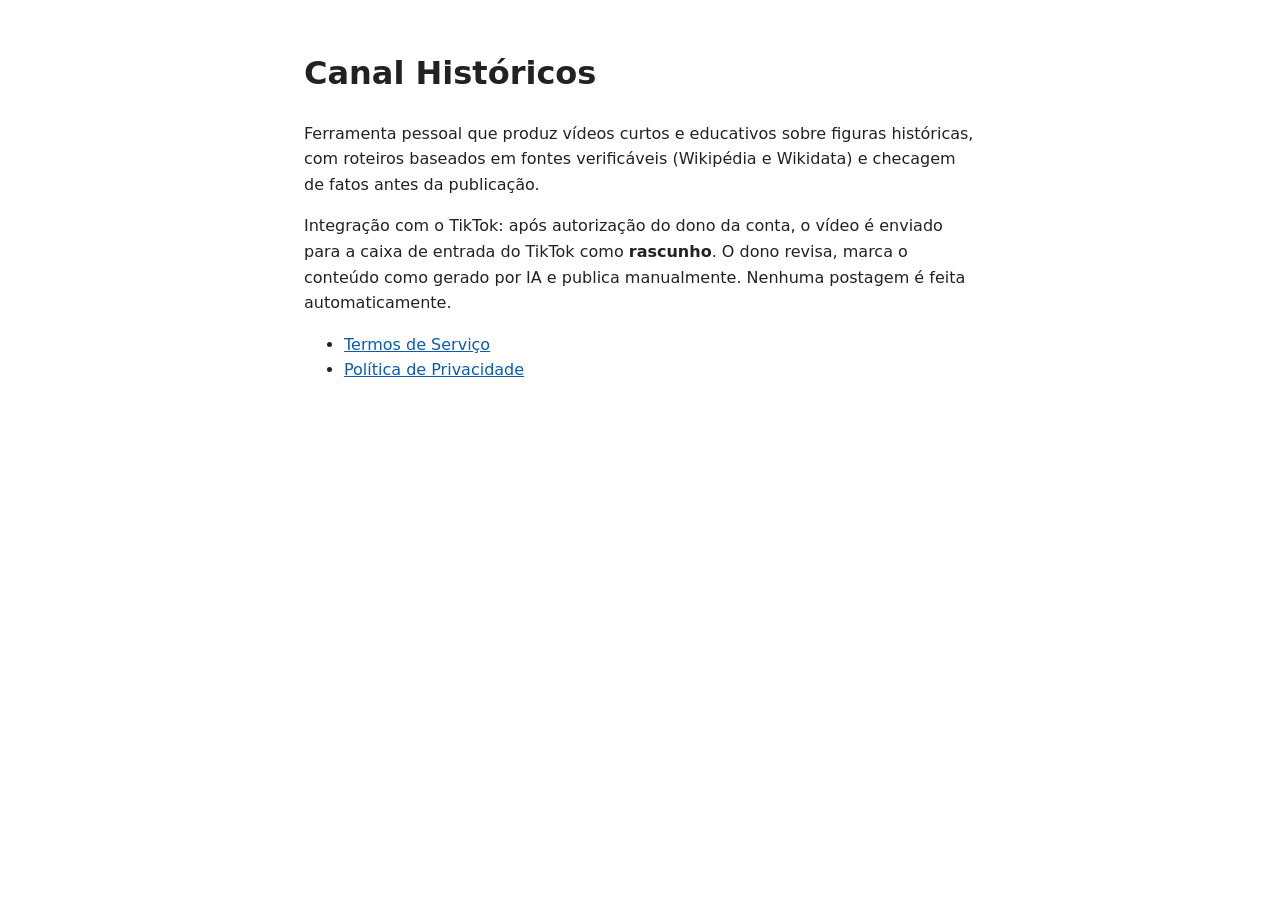
==== index.html @ f23412af "Verificacao de URL do TikTok: termos e privacidade viram diretorios Co-Authored-By: Claude Sonnet 5." ====
<!doctype html>
<html lang="pt-BR">
<head>
<meta charset="utf-8">
<meta name="viewport" content="width=device-width, initial-scale=1">
<title>Canal Históricos</title>
<style>
  body { font-family: system-ui, sans-serif; max-width: 42rem; margin: 3rem auto; padding: 0 1rem; line-height: 1.6; color: #222; }
  a { color: #0b5cad; }
</style>
</head>
<body>
<h1>Canal Históricos</h1>
<p>Ferramenta pessoal que produz vídeos curtos e educativos sobre figuras históricas, com roteiros baseados em fontes verificáveis (Wikipédia e Wikidata) e checagem de fatos antes da publicação.</p>
<p>Integração com o TikTok: após autorização do dono da conta, o vídeo é enviado para a caixa de entrada do TikTok como <strong>rascunho</strong>. O dono revisa, marca o conteúdo como gerado por IA e publica manualmente. Nenhuma postagem é feita automaticamente.</p>
<ul>
  <li><a href="termos.html/">Termos de Serviço</a></li>
  <li><a href="privacidade.html/">Política de Privacidade</a></li>
</ul>
</body>
</html>
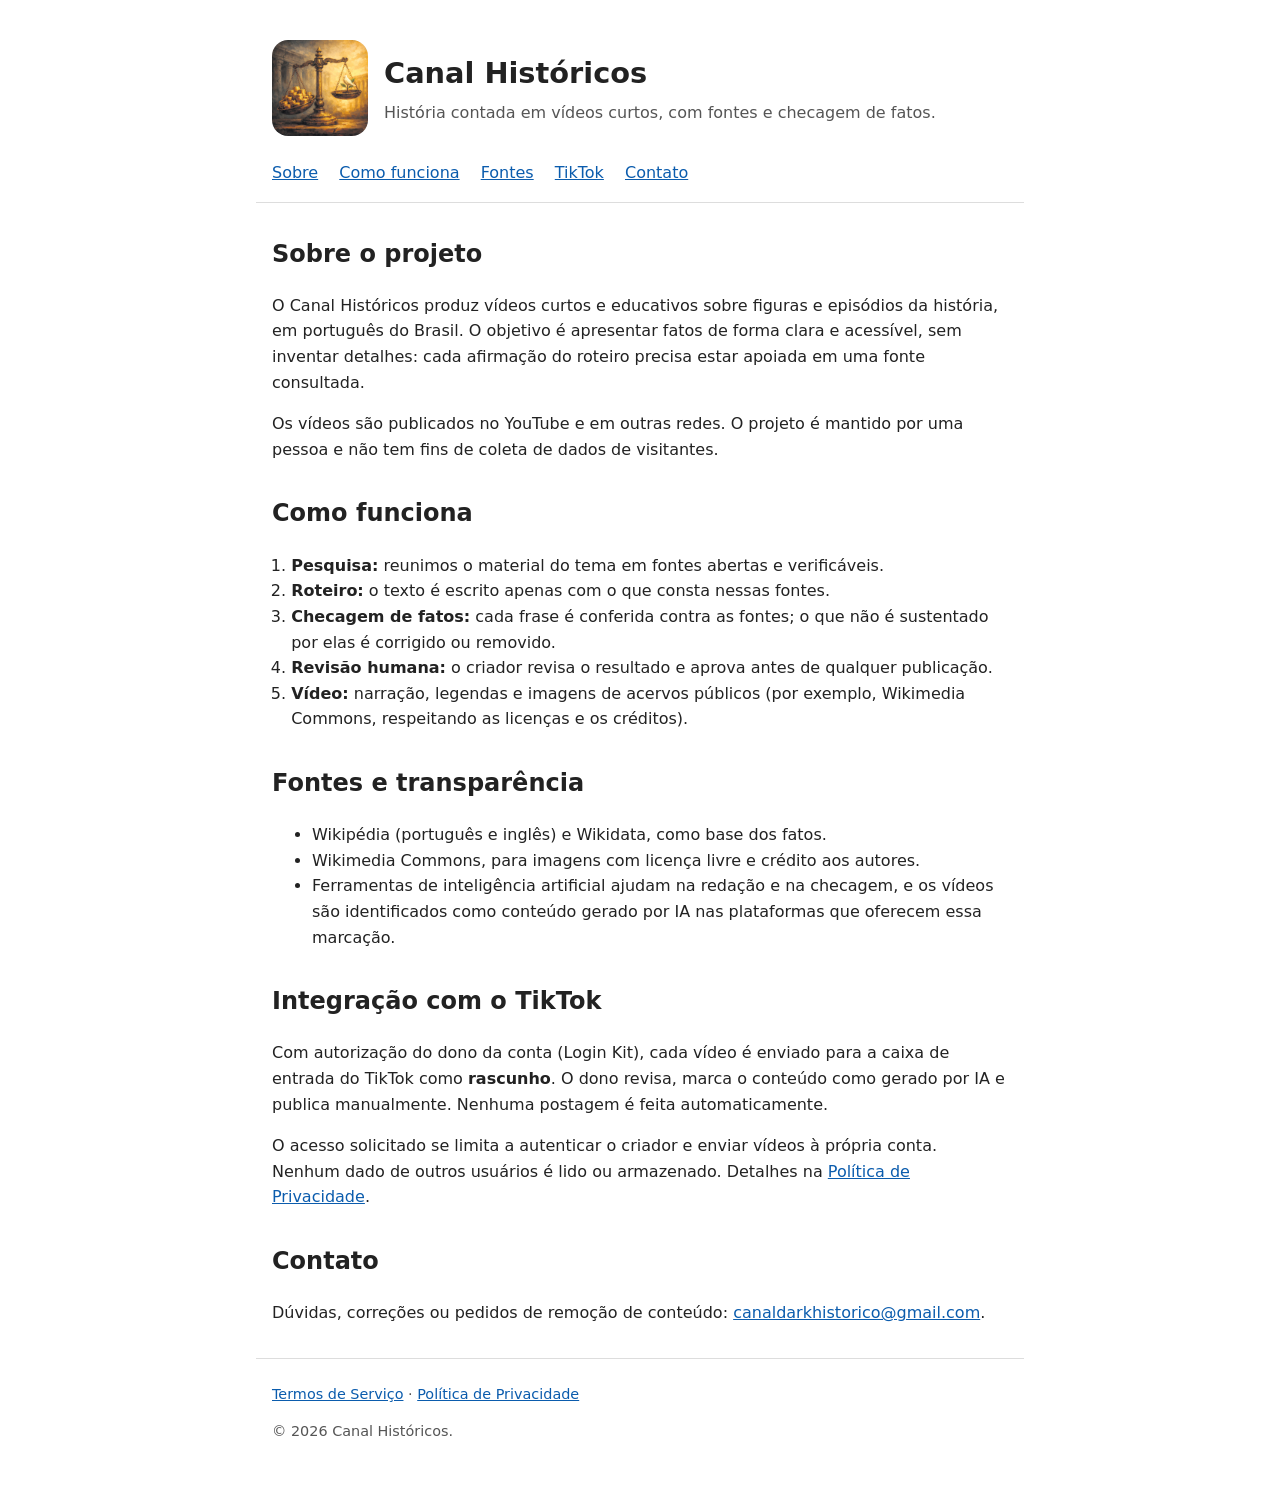
==== commit 87f4bc61: "Adiciona favicon e icone do app e reforca a home - favicon.ico, favicon-32.png, apple-touch-icon.png" ====
--- a/index.html
+++ b/index.html
@@ -2,20 +2,86 @@
 <html lang="pt-BR">
 <head>
 <meta charset="utf-8">
+<link rel="icon" href="favicon.ico" sizes="any">
+<link rel="icon" type="image/png" sizes="32x32" href="favicon-32.png">
+<link rel="apple-touch-icon" href="apple-touch-icon.png">
 <meta name="viewport" content="width=device-width, initial-scale=1">
 <title>Canal Históricos</title>
+<meta name="description" content="Vídeos curtos e educativos sobre figuras históricas, com roteiros baseados em fontes verificáveis e checagem de fatos antes da publicação.">
 <style>
-  body { font-family: system-ui, sans-serif; max-width: 42rem; margin: 3rem auto; padding: 0 1rem; line-height: 1.6; color: #222; }
+  body { font-family: system-ui, sans-serif; margin: 0; line-height: 1.6; color: #222; background: #fff; }
+  header, main, footer { max-width: 46rem; margin: 0 auto; padding: 0 1rem; }
+  header { display: flex; align-items: center; gap: 1rem; padding-top: 2.5rem; padding-bottom: 1rem; }
+  header img { border-radius: 16px; flex: none; }
+  header h1 { margin: 0; font-size: 1.8rem; }
+  header p { margin: .25rem 0 0; color: #555; }
+  nav { max-width: 46rem; margin: 0 auto; padding: .5rem 1rem 1rem; border-bottom: 1px solid #ddd; }
+  nav a { margin-right: 1rem; }
   a { color: #0b5cad; }
+  h2 { margin-top: 2rem; }
+  .passos { padding-left: 1.2rem; }
+  footer { padding-top: 1.5rem; padding-bottom: 2.5rem; margin-top: 2rem; border-top: 1px solid #ddd; color: #555; font-size: .9rem; }
 </style>
 </head>
 <body>
-<h1>Canal Históricos</h1>
-<p>Ferramenta pessoal que produz vídeos curtos e educativos sobre figuras históricas, com roteiros baseados em fontes verificáveis (Wikipédia e Wikidata) e checagem de fatos antes da publicação.</p>
-<p>Integração com o TikTok: após autorização do dono da conta, o vídeo é enviado para a caixa de entrada do TikTok como <strong>rascunho</strong>. O dono revisa, marca o conteúdo como gerado por IA e publica manualmente. Nenhuma postagem é feita automaticamente.</p>
+<header>
+  <img src="icon-1024.jpg" alt="Logo do Canal Históricos" width="96" height="96">
+  <div>
+    <h1>Canal Históricos</h1>
+    <p>História contada em vídeos curtos, com fontes e checagem de fatos.</p>
+  </div>
+</header>
+<nav aria-label="Principal">
+  <a href="#sobre">Sobre</a>
+  <a href="#como-funciona">Como funciona</a>
+  <a href="#fontes">Fontes</a>
+  <a href="#tiktok">TikTok</a>
+  <a href="#contato">Contato</a>
+</nav>
+
+<main>
+<section id="sobre">
+<h2>Sobre o projeto</h2>
+<p>O Canal Históricos produz vídeos curtos e educativos sobre figuras e episódios da história, em português do Brasil. O objetivo é apresentar fatos de forma clara e acessível, sem inventar detalhes: cada afirmação do roteiro precisa estar apoiada em uma fonte consultada.</p>
+<p>Os vídeos são publicados no YouTube e em outras redes. O projeto é mantido por uma pessoa e não tem fins de coleta de dados de visitantes.</p>
+</section>
+
+<section id="como-funciona">
+<h2>Como funciona</h2>
+<ol class="passos">
+  <li><strong>Pesquisa:</strong> reunimos o material do tema em fontes abertas e verificáveis.</li>
+  <li><strong>Roteiro:</strong> o texto é escrito apenas com o que consta nessas fontes.</li>
+  <li><strong>Checagem de fatos:</strong> cada frase é conferida contra as fontes; o que não é sustentado por elas é corrigido ou removido.</li>
+  <li><strong>Revisão humana:</strong> o criador revisa o resultado e aprova antes de qualquer publicação.</li>
+  <li><strong>Vídeo:</strong> narração, legendas e imagens de acervos públicos (por exemplo, Wikimedia Commons, respeitando as licenças e os créditos).</li>
+</ol>
+</section>
+
+<section id="fontes">
+<h2>Fontes e transparência</h2>
 <ul>
-  <li><a href="termos.html/">Termos de Serviço</a></li>
-  <li><a href="privacidade.html/">Política de Privacidade</a></li>
+  <li>Wikipédia (português e inglês) e Wikidata, como base dos fatos.</li>
+  <li>Wikimedia Commons, para imagens com licença livre e crédito aos autores.</li>
+  <li>Ferramentas de inteligência artificial ajudam na redação e na checagem, e os vídeos são identificados como conteúdo gerado por IA nas plataformas que oferecem essa marcação.</li>
 </ul>
+</section>
+
+<section id="tiktok">
+<h2>Integração com o TikTok</h2>
+<p>Com autorização do dono da conta (Login Kit), cada vídeo é enviado para a caixa de entrada do TikTok como <strong>rascunho</strong>. O dono revisa, marca o conteúdo como gerado por IA e publica manualmente. Nenhuma postagem é feita automaticamente.</p>
+<p>O acesso solicitado se limita a autenticar o criador e enviar vídeos à própria conta. Nenhum dado de outros usuários é lido ou armazenado. Detalhes na <a href="privacidade/">Política de Privacidade</a>.</p>
+</section>
+
+<section id="contato">
+<h2>Contato</h2>
+<p>Dúvidas, correções ou pedidos de remoção de conteúdo: <a href="mailto:canaldarkhistorico@gmail.com">canaldarkhistorico@gmail.com</a>.</p>
+</section>
+</main>
+
+<footer>
+  <a href="termos/">Termos de Serviço</a> ·
+  <a href="privacidade/">Política de Privacidade</a>
+  <p>&copy; 2026 Canal Históricos.</p>
+</footer>
 </body>
 </html>
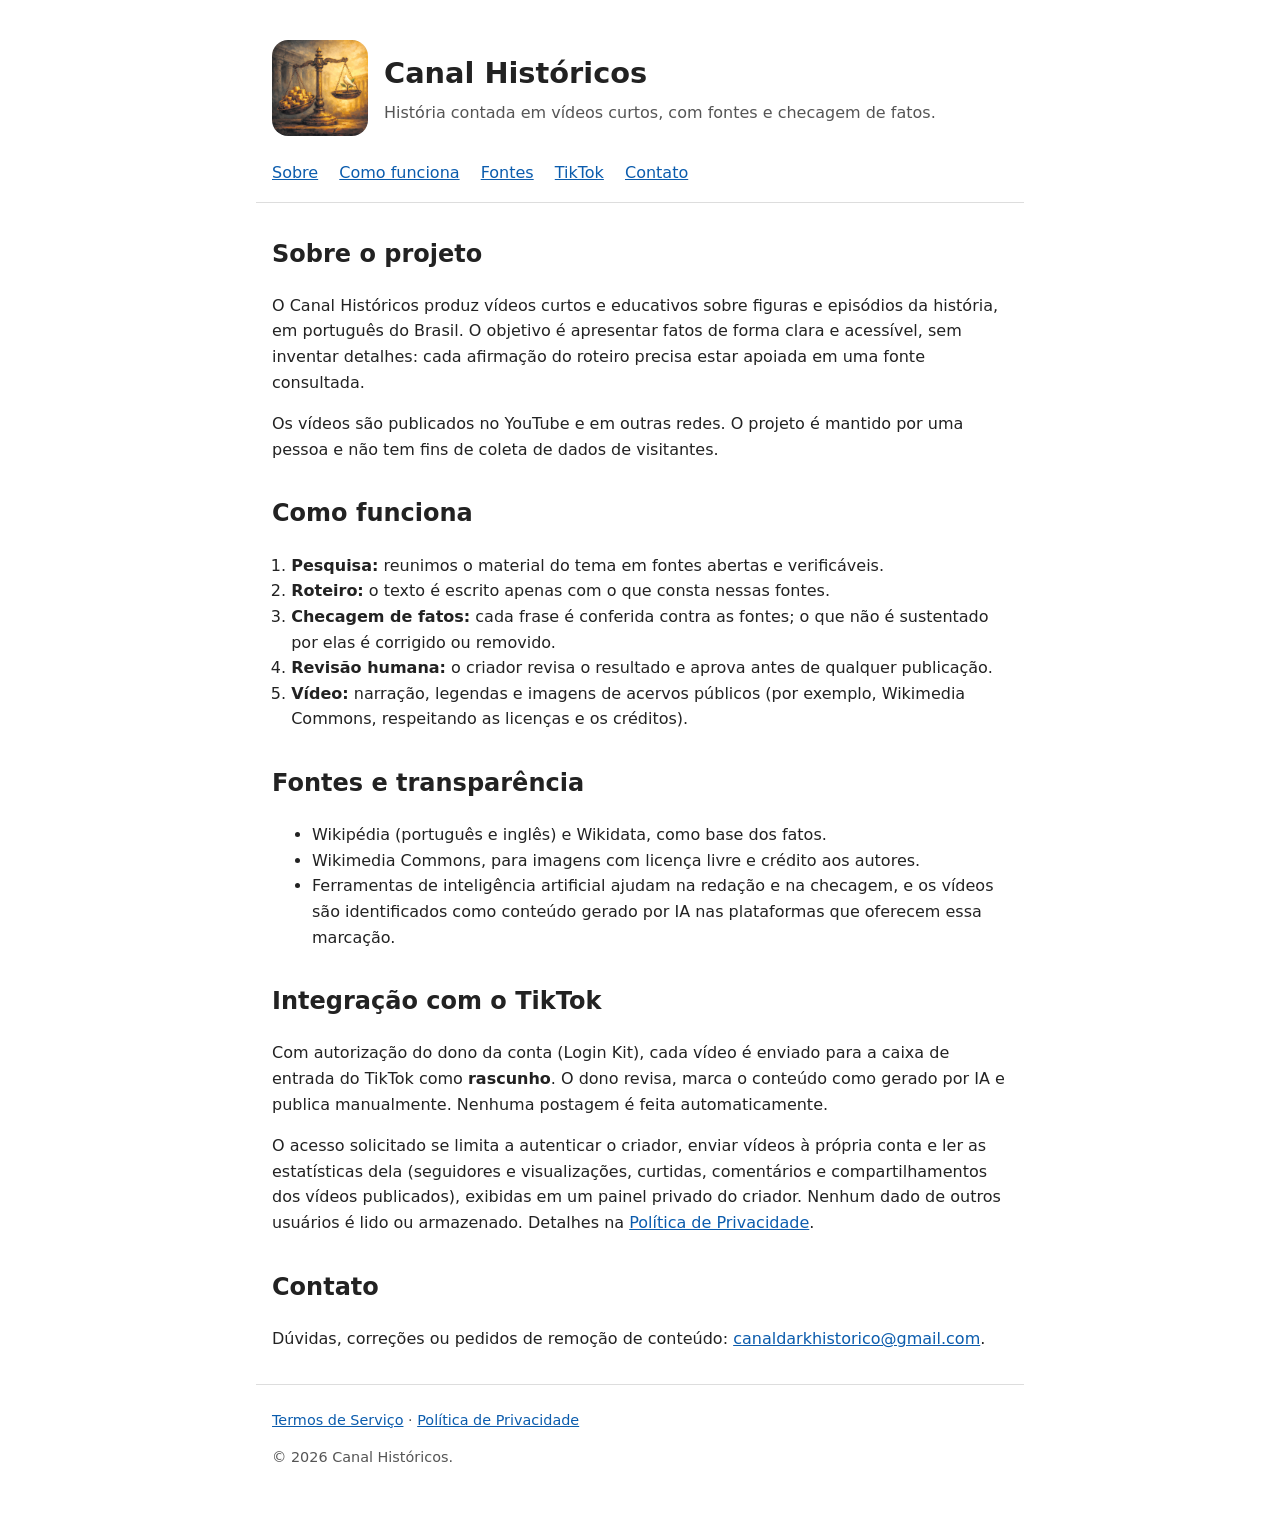
==== commit a4c1a764: "Cobre os escopos de estatisticas do TikTok (user.info.stats, video.list) Co-Authored-By: Claude Sonn" ====
--- a/index.html
+++ b/index.html
@@ -69,7 +69,7 @@
 <section id="tiktok">
 <h2>Integração com o TikTok</h2>
 <p>Com autorização do dono da conta (Login Kit), cada vídeo é enviado para a caixa de entrada do TikTok como <strong>rascunho</strong>. O dono revisa, marca o conteúdo como gerado por IA e publica manualmente. Nenhuma postagem é feita automaticamente.</p>
-<p>O acesso solicitado se limita a autenticar o criador e enviar vídeos à própria conta. Nenhum dado de outros usuários é lido ou armazenado. Detalhes na <a href="privacidade/">Política de Privacidade</a>.</p>
+<p>O acesso solicitado se limita a autenticar o criador, enviar vídeos à própria conta e ler as estatísticas dela (seguidores e visualizações, curtidas, comentários e compartilhamentos dos vídeos publicados), exibidas em um painel privado do criador. Nenhum dado de outros usuários é lido ou armazenado. Detalhes na <a href="privacidade/">Política de Privacidade</a>.</p>
 </section>
 
 <section id="contato">
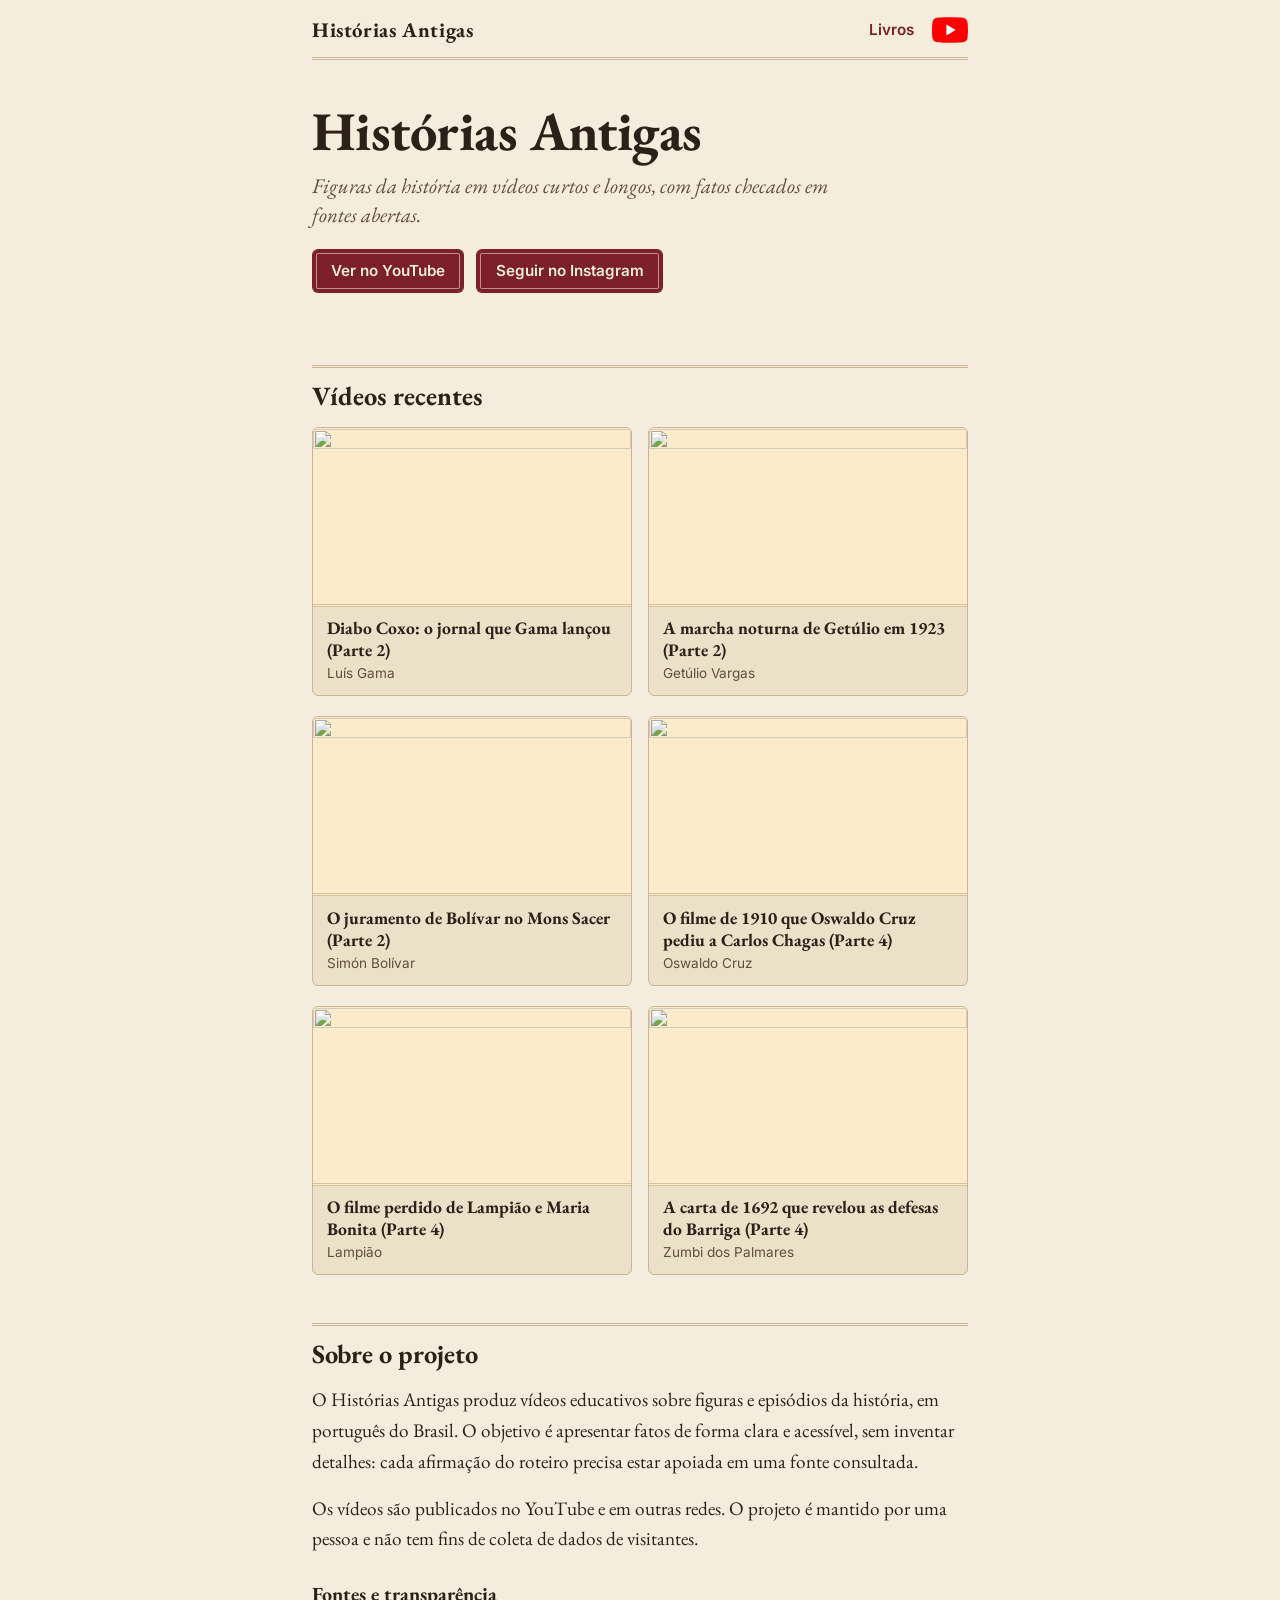
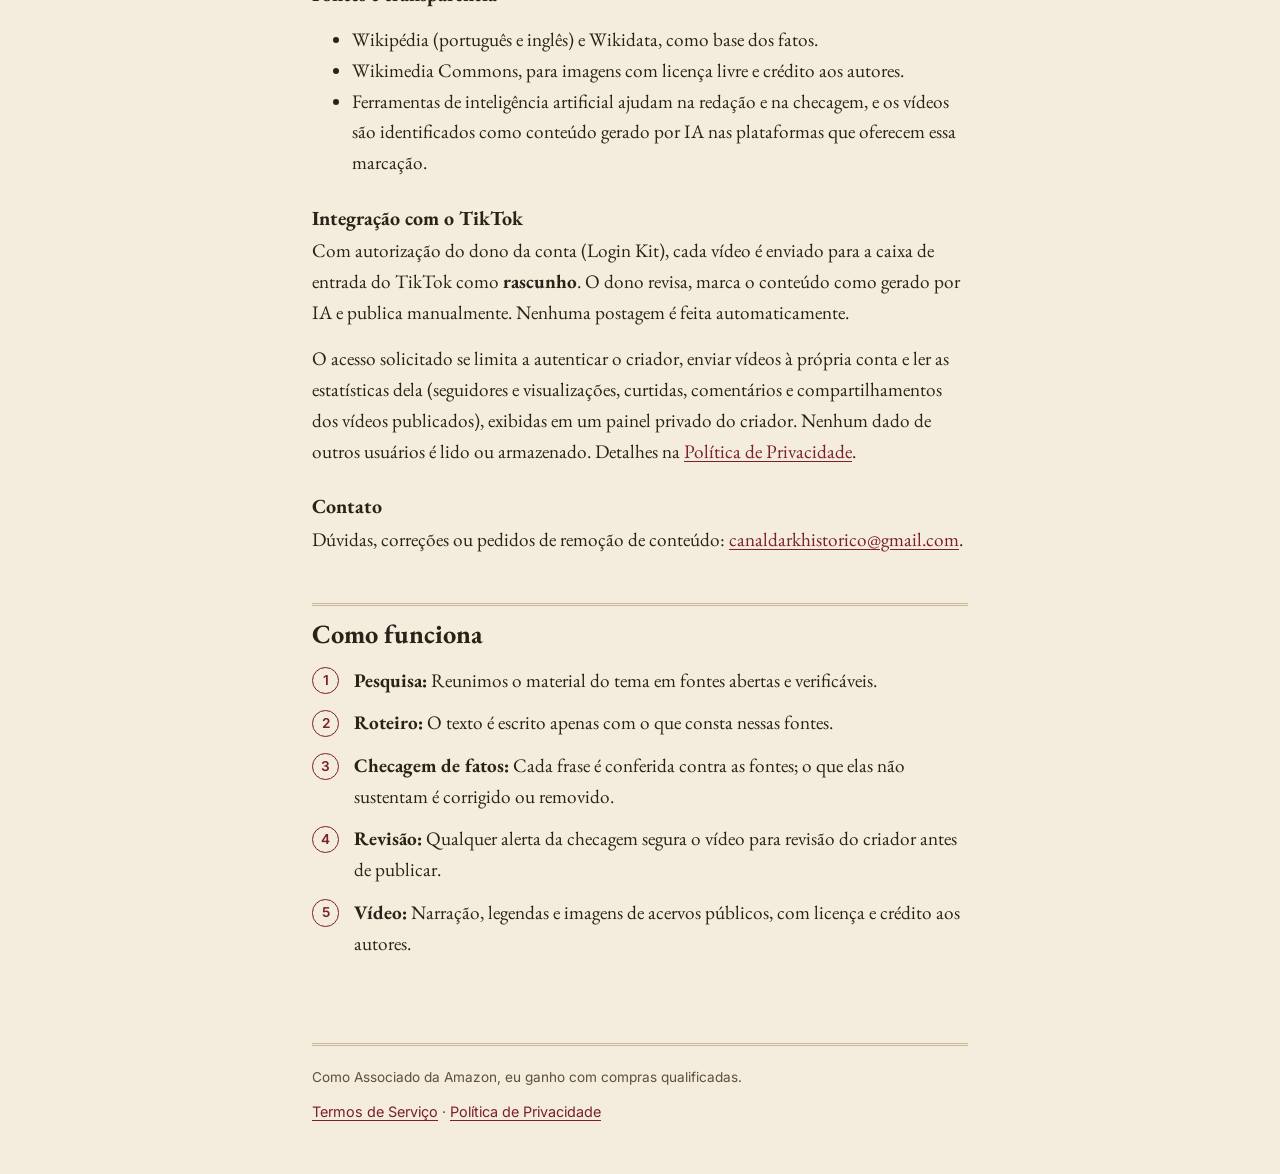
==== commit 1ff339aa: "Site: vitrine, livros e paginas legais no visual novo Co-Authored-By: Claude Sonnet 5.5 <noreply@ant" ====
--- a/index.html
+++ b/index.html
@@ -1,87 +1,31 @@
-<!doctype html>
-<html lang="pt-BR">
-<head>
-<meta charset="utf-8">
-<link rel="icon" href="favicon.ico" sizes="any">
-<link rel="icon" type="image/png" sizes="32x32" href="favicon-32.png">
-<link rel="apple-touch-icon" href="apple-touch-icon.png">
-<meta name="viewport" content="width=device-width, initial-scale=1">
-<title>Canal Históricos</title>
-<meta name="description" content="Vídeos curtos e educativos sobre figuras históricas, com roteiros baseados em fontes verificáveis e checagem de fatos antes da publicação.">
-<style>
-  body { font-family: system-ui, sans-serif; margin: 0; line-height: 1.6; color: #222; background: #fff; }
-  header, main, footer { max-width: 46rem; margin: 0 auto; padding: 0 1rem; }
-  header { display: flex; align-items: center; gap: 1rem; padding-top: 2.5rem; padding-bottom: 1rem; }
-  header img { border-radius: 16px; flex: none; }
-  header h1 { margin: 0; font-size: 1.8rem; }
-  header p { margin: .25rem 0 0; color: #555; }
-  nav { max-width: 46rem; margin: 0 auto; padding: .5rem 1rem 1rem; border-bottom: 1px solid #ddd; }
-  nav a { margin-right: 1rem; }
-  a { color: #0b5cad; }
-  h2 { margin-top: 2rem; }
-  .passos { padding-left: 1.2rem; }
-  footer { padding-top: 1.5rem; padding-bottom: 2.5rem; margin-top: 2rem; border-top: 1px solid #ddd; color: #555; font-size: .9rem; }
-</style>
-</head>
-<body>
-<header>
-  <img src="icon-1024.jpg" alt="Logo do Canal Históricos" width="96" height="96">
-  <div>
-    <h1>Canal Históricos</h1>
-    <p>História contada em vídeos curtos, com fontes e checagem de fatos.</p>
-  </div>
-</header>
-<nav aria-label="Principal">
-  <a href="#sobre">Sobre</a>
-  <a href="#como-funciona">Como funciona</a>
-  <a href="#fontes">Fontes</a>
-  <a href="#tiktok">TikTok</a>
-  <a href="#contato">Contato</a>
-</nav>
-
-<main>
-<section id="sobre">
-<h2>Sobre o projeto</h2>
-<p>O Canal Históricos produz vídeos curtos e educativos sobre figuras e episódios da história, em português do Brasil. O objetivo é apresentar fatos de forma clara e acessível, sem inventar detalhes: cada afirmação do roteiro precisa estar apoiada em uma fonte consultada.</p>
-<p>Os vídeos são publicados no YouTube e em outras redes. O projeto é mantido por uma pessoa e não tem fins de coleta de dados de visitantes.</p>
-</section>
-
-<section id="como-funciona">
-<h2>Como funciona</h2>
-<ol class="passos">
-  <li><strong>Pesquisa:</strong> reunimos o material do tema em fontes abertas e verificáveis.</li>
-  <li><strong>Roteiro:</strong> o texto é escrito apenas com o que consta nessas fontes.</li>
-  <li><strong>Checagem de fatos:</strong> cada frase é conferida contra as fontes; o que não é sustentado por elas é corrigido ou removido.</li>
-  <li><strong>Revisão humana:</strong> o criador revisa o resultado e aprova antes de qualquer publicação.</li>
-  <li><strong>Vídeo:</strong> narração, legendas e imagens de acervos públicos (por exemplo, Wikimedia Commons, respeitando as licenças e os créditos).</li>
-</ol>
-</section>
-
-<section id="fontes">
-<h2>Fontes e transparência</h2>
-<ul>
-  <li>Wikipédia (português e inglês) e Wikidata, como base dos fatos.</li>
-  <li>Wikimedia Commons, para imagens com licença livre e crédito aos autores.</li>
-  <li>Ferramentas de inteligência artificial ajudam na redação e na checagem, e os vídeos são identificados como conteúdo gerado por IA nas plataformas que oferecem essa marcação.</li>
-</ul>
-</section>
-
-<section id="tiktok">
-<h2>Integração com o TikTok</h2>
-<p>Com autorização do dono da conta (Login Kit), cada vídeo é enviado para a caixa de entrada do TikTok como <strong>rascunho</strong>. O dono revisa, marca o conteúdo como gerado por IA e publica manualmente. Nenhuma postagem é feita automaticamente.</p>
-<p>O acesso solicitado se limita a autenticar o criador, enviar vídeos à própria conta e ler as estatísticas dela (seguidores e visualizações, curtidas, comentários e compartilhamentos dos vídeos publicados), exibidas em um painel privado do criador. Nenhum dado de outros usuários é lido ou armazenado. Detalhes na <a href="privacidade/">Política de Privacidade</a>.</p>
-</section>
-
-<section id="contato">
-<h2>Contato</h2>
-<p>Dúvidas, correções ou pedidos de remoção de conteúdo: <a href="mailto:canaldarkhistorico@gmail.com">canaldarkhistorico@gmail.com</a>.</p>
-</section>
-</main>
-
-<footer>
-  <a href="termos/">Termos de Serviço</a> ·
-  <a href="privacidade/">Política de Privacidade</a>
-  <p>&copy; 2026 Canal Históricos.</p>
-</footer>
-</body>
-</html>
+<!doctype html>
+<html lang="pt-BR">
+<head>
+<meta charset="utf-8">
+<meta name="viewport" content="width=device-width, initial-scale=1">
+<meta name="color-scheme" content="light dark">
+<title>Histórias Antigas</title>
+<meta name="description" content="Figuras da história em vídeos curtos e longos, com fatos checados em fontes abertas.">
+<link rel="canonical" href="https://historiasantigas.com.br/">
+<meta property="og:url" content="https://historiasantigas.com.br/">
+<meta property="og:type" content="website">
+<meta property="og:title" content="Histórias Antigas">
+<meta property="og:description" content="Figuras da história em vídeos curtos e longos, com fatos checados em fontes abertas.">
+<meta property="og:image" content="https://historiasantigas.com.br/icon-1024.jpg">
+<link rel="icon" href="favicon.ico" sizes="any">
+<link rel="icon" type="image/png" sizes="32x32" href="favicon-32.png">
+<link rel="apple-touch-icon" href="apple-touch-icon.png">
+<link rel="stylesheet" href="assets/estilo.css">
+</head>
+<body>
+<header class="topo">
+<a class="marca" href="./">Histórias Antigas</a>
+<nav aria-label="Principal"><a href="livros/">Livros</a><a class="youtube" href="https://www.youtube.com/@videosdehistoriasantigas" target="_blank" rel="noopener noreferrer" aria-label="Vídeos longos no YouTube" title="Vídeos longos no YouTube"><svg viewBox="0 0 24 17" width="36" height="26" role="img" aria-hidden="true"><path fill="#f00" d="M23.5 2.66A3 3 0 0 0 21.4.53C19.5 0 12 0 12 0S4.5 0 2.6.53A3 3 0 0 0 .5 2.66C0 4.56 0 8.5 0 8.5s0 3.94.5 5.84a3 3 0 0 0 2.1 2.13C4.5 17 12 17 12 17s7.5 0 9.4-.53a3 3 0 0 0 2.1-2.13c.5-1.9.5-5.84.5-5.84s0-3.94-.5-5.84z"/><path fill="#fff" d="M9.6 12.1V4.9l6.2 3.6z"/></svg></a></nav>
+</header>
+<main class="conteudo"><section class="apresentacao"><h1>Histórias Antigas</h1><p class="lema">Figuras da história em vídeos curtos e longos, com fatos checados em fontes abertas.</p><p class="botoes"><a class="botao" href="https://www.youtube.com/@videosdehistoriasantigas" target="_blank" rel="noopener noreferrer">Ver no YouTube</a><a class="botao" href="https://www.instagram.com/canalhistoriasantigas/" target="_blank" rel="noopener noreferrer">Seguir no Instagram</a></p></section><section id="recentes"><h2>Vídeos recentes</h2><ul class="cartoes" role="list"><li><a href="https://youtube.com/shorts/kp6zDSypu8o" target="_blank" rel="noopener noreferrer"><img src="https://i.ytimg.com/vi/kp6zDSypu8o/hqdefault.jpg" width="480" height="360" loading="lazy" alt=""><span class="titulo">Diabo Coxo: o jornal que Gama lançou (Parte 2)</span><span class="pessoa">Luís Gama</span></a></li><li><a href="https://youtube.com/shorts/300ORTuvFxM" target="_blank" rel="noopener noreferrer"><img src="https://i.ytimg.com/vi/300ORTuvFxM/hqdefault.jpg" width="480" height="360" loading="lazy" alt=""><span class="titulo">A marcha noturna de Getúlio em 1923 (Parte 2)</span><span class="pessoa">Getúlio Vargas</span></a></li><li><a href="https://youtube.com/shorts/nXJhG2eIsAY" target="_blank" rel="noopener noreferrer"><img src="https://i.ytimg.com/vi/nXJhG2eIsAY/hqdefault.jpg" width="480" height="360" loading="lazy" alt=""><span class="titulo">O juramento de Bolívar no Mons Sacer (Parte 2)</span><span class="pessoa">Simón Bolívar</span></a></li><li><a href="https://youtube.com/shorts/X2NYv_7P1CU" target="_blank" rel="noopener noreferrer"><img src="https://i.ytimg.com/vi/X2NYv_7P1CU/hqdefault.jpg" width="480" height="360" loading="lazy" alt=""><span class="titulo">O filme de 1910 que Oswaldo Cruz pediu a Carlos Chagas (Parte 4)</span><span class="pessoa">Oswaldo Cruz</span></a></li><li><a href="https://youtube.com/shorts/AM1xNZJNx7g" target="_blank" rel="noopener noreferrer"><img src="https://i.ytimg.com/vi/AM1xNZJNx7g/hqdefault.jpg" width="480" height="360" loading="lazy" alt=""><span class="titulo">O filme perdido de Lampião e Maria Bonita (Parte 4)</span><span class="pessoa">Lampião</span></a></li><li><a href="https://youtube.com/shorts/Vfw_sfgpnvo" target="_blank" rel="noopener noreferrer"><img src="https://i.ytimg.com/vi/Vfw_sfgpnvo/hqdefault.jpg" width="480" height="360" loading="lazy" alt=""><span class="titulo">A carta de 1692 que revelou as defesas do Barriga (Parte 4)</span><span class="pessoa">Zumbi dos Palmares</span></a></li></ul></section><section id="sobre"><h2>Sobre o projeto</h2><p>O Histórias Antigas produz vídeos educativos sobre figuras e episódios da história, em português do Brasil. O objetivo é apresentar fatos de forma clara e acessível, sem inventar detalhes: cada afirmação do roteiro precisa estar apoiada em uma fonte consultada.</p><p>Os vídeos são publicados no YouTube e em outras redes. O projeto é mantido por uma pessoa e não tem fins de coleta de dados de visitantes.</p><h3>Fontes e transparência</h3><ul><li>Wikipédia (português e inglês) e Wikidata, como base dos fatos.</li><li>Wikimedia Commons, para imagens com licença livre e crédito aos autores.</li><li>Ferramentas de inteligência artificial ajudam na redação e na checagem, e os vídeos são identificados como conteúdo gerado por IA nas plataformas que oferecem essa marcação.</li></ul><h3>Integração com o TikTok</h3><p>Com autorização do dono da conta (Login Kit), cada vídeo é enviado para a caixa de entrada do TikTok como <strong>rascunho</strong>. O dono revisa, marca o conteúdo como gerado por IA e publica manualmente. Nenhuma postagem é feita automaticamente.</p><p>O acesso solicitado se limita a autenticar o criador, enviar vídeos à própria conta e ler as estatísticas dela (seguidores e visualizações, curtidas, comentários e compartilhamentos dos vídeos publicados), exibidas em um painel privado do criador. Nenhum dado de outros usuários é lido ou armazenado. Detalhes na <a href="privacidade/">Política de Privacidade</a>.</p><h3>Contato</h3><p>Dúvidas, correções ou pedidos de remoção de conteúdo: <a href="mailto:canaldarkhistorico@gmail.com">canaldarkhistorico@gmail.com</a>.</p></section><section id="como-funciona"><h2>Como funciona</h2><ol class="passos" role="list"><li><strong>Pesquisa:</strong> Reunimos o material do tema em fontes abertas e verificáveis.</li><li><strong>Roteiro:</strong> O texto é escrito apenas com o que consta nessas fontes.</li><li><strong>Checagem de fatos:</strong> Cada frase é conferida contra as fontes; o que elas não sustentam é corrigido ou removido.</li><li><strong>Revisão:</strong> Qualquer alerta da checagem segura o vídeo para revisão do criador antes de publicar.</li><li><strong>Vídeo:</strong> Narração, legendas e imagens de acervos públicos, com licença e crédito aos autores.</li></ol></section></main>
+<footer class="rodape">
+<p class="aviso">Como Associado da Amazon, eu ganho com compras qualificadas.</p>
+<p><a href="termos/">Termos de Serviço</a> · <a href="privacidade/">Política de Privacidade</a></p>
+</footer>
+</body>
+</html>
--- a/assets/estilo.css
+++ b/assets/estilo.css
@@ -0,0 +1,219 @@
+/* Histórias Antigas: folha de estilo única, escrita à mão. Sem framework, sem build, sem JavaScript, sem requisição externa.
+   Direção: editorial de acervo. Papel envelhecido, tinta sépia, bordô, filetes duplos de gravura. Serifa (EB Garamond) para
+   títulos e texto; sem serifa (Inter) só para rótulos, botões e metadados. Mobile primeiro, gutter de 16 px. */
+
+/* ---------- Fontes locais (OFL), só o subconjunto latino ---------- */
+@font-face { font-family: "EB Garamond"; src: url("fontes/eb-garamond-latin-400-normal.woff2") format("woff2"); font-weight: 400; font-style: normal; font-display: swap; }
+@font-face { font-family: "EB Garamond"; src: url("fontes/eb-garamond-latin-400-italic.woff2") format("woff2"); font-weight: 400; font-style: italic; font-display: swap; }
+@font-face { font-family: "EB Garamond"; src: url("fontes/eb-garamond-latin-700-normal.woff2") format("woff2"); font-weight: 700; font-style: normal; font-display: swap; }
+@font-face { font-family: "Inter"; src: url("fontes/inter-latin-400-normal.woff2") format("woff2"); font-weight: 400; font-style: normal; font-display: swap; }
+@font-face { font-family: "Inter"; src: url("fontes/inter-latin-600-normal.woff2") format("woff2"); font-weight: 600; font-style: normal; font-display: swap; }
+
+/* ---------- Tokens ---------- */
+:root {
+  color-scheme: light dark;
+
+  /* papel e tinta (claro) */
+  --papel: #f4ecdc;
+  --papel-2: #ebe0c8;
+  --tinta: #2b2118;
+  --suave: #5f4f3d;          /* texto secundário: AA também sobre --papel-2 */
+  --bordo: #7a1f2b;
+  --bordo-2: #5c1620;
+  --botao-texto: #f4ecdc;    /* texto sobre --bordo */
+  --filete: #c9b896;         /* filetes decorativos */
+  --traco: #8a7658;          /* contorno de controle (chips): 3:1 contra o papel */
+
+  /* tipografia */
+  --serif: "EB Garamond", "Iowan Old Style", "Palatino Linotype", Palatino, Georgia, serif;
+  --sans: "Inter", system-ui, -apple-system, "Segoe UI", Roboto, sans-serif;
+  --mono: ui-monospace, "SF Mono", Consolas, "Liberation Mono", monospace;
+
+  /* medidas */
+  --largura: 44rem;
+  --gutter: 1rem;
+  --raio: 6px;
+  --alvo: 2.75rem;           /* área mínima de toque: 44 px */
+}
+
+@media (prefers-color-scheme: dark) {
+  :root {
+    --papel: #1c1712;
+    --papel-2: #261f18;
+    --tinta: #eadfc8;
+    --suave: #b8a98f;
+    --bordo: #e0959f;
+    --bordo-2: #efb5bd;
+    --botao-texto: #1c1712;
+    --filete: #4a3d2c;
+    --traco: #7d6d54;
+  }
+}
+
+@media (min-width: 40rem) { :root { --gutter: 1.5rem; } }
+
+/* ---------- Base ---------- */
+*, *::before, *::after { box-sizing: border-box; }
+html { -webkit-text-size-adjust: 100%; text-size-adjust: 100%; }
+body {
+  margin: 0;
+  background: var(--papel);
+  color: var(--tinta);
+  font: 1.2rem/1.6 var(--serif);
+  hyphens: auto;
+  overflow-wrap: break-word;
+  text-rendering: optimizeLegibility;
+}
+@media (prefers-color-scheme: dark) { body { line-height: 1.68; } }   /* texto claro em fundo escuro pede mais respiro */
+
+img { max-width: 100%; height: auto; display: block; }
+p { margin: 0 0 1rem; text-wrap: pretty; }
+strong { font-weight: 700; }
+
+a { color: var(--bordo); text-decoration-thickness: .06em; text-underline-offset: .18em; }
+a:hover { color: var(--bordo-2); text-decoration-thickness: .12em; }
+:focus-visible { outline: 3px solid var(--bordo); outline-offset: 3px; border-radius: 2px; }
+
+/* ---------- Estrutura: cabeçalho, conteúdo e rodapé na mesma coluna ---------- */
+.topo, .conteudo, .rodape {
+  width: 100%;
+  max-width: var(--largura);
+  margin-inline: auto;
+  padding-inline: var(--gutter);
+}
+
+/* Filete duplo desenhado por pseudo-elemento: alinha com o texto e com os filetes dos títulos (a coluna inteira com
+   o padding faria o traço do cabeçalho passar do filete das seções). */
+.topo { position: relative; display: flex; align-items: center; justify-content: space-between; gap: 1rem; padding-block: .5rem; }
+.topo::after, .rodape::before {
+  content: ""; position: absolute; inset-inline: var(--gutter); border-top: 3px double var(--filete); pointer-events: none;
+}
+.topo::after { bottom: 0; }
+
+.marca {
+  font: 700 1.3rem/1.15 var(--serif);
+  letter-spacing: .03em;
+  color: var(--tinta);
+  text-decoration: none;
+  display: inline-flex; align-items: center; min-height: var(--alvo);
+}
+.marca:hover { color: var(--bordo); }
+
+.topo nav { display: flex; align-items: center; gap: .25rem; font: 600 .95rem/1 var(--sans); }
+.topo nav a { display: inline-flex; align-items: center; min-height: var(--alvo); padding-inline: .6rem; text-decoration: none; }
+.topo nav a:hover { text-decoration: underline; text-underline-offset: .3em; }
+.topo nav .youtube { justify-content: center; min-width: var(--alvo); padding-inline: .3rem; margin-right: -.3rem; }
+.youtube svg { display: block; }
+.youtube:hover { opacity: .85; }
+
+.conteudo { padding-block: .5rem 1rem; }
+
+/* ---------- Títulos ---------- */
+h1, h2, h3 { font-family: var(--serif); font-weight: 700; line-height: 1.15; text-wrap: balance; }
+h1, h2, h3, .marca { hyphens: manual; }
+h1 { font-size: clamp(2.2rem, 8vw, 3.4rem); letter-spacing: -.01em; margin: 2rem 0 .5rem; }
+h2 { font-size: 1.65rem; margin: 3rem 0 1rem; padding-top: .8rem; border-top: 3px double var(--filete); }
+h3 { font-size: 1.25rem; margin: 1.75rem 0 .4rem; }
+section[id], .assunto { scroll-margin-top: 1rem; }   /* destino das âncoras (#recentes, livros/#assunto) */
+
+.lema { font-style: italic; color: var(--suave); font-size: 1.3rem; line-height: 1.4; margin: 0 0 1.25rem; max-width: 34rem; }
+.apresentacao { padding-bottom: .5rem; }
+
+/* ---------- Botões ---------- */
+.botoes { display: flex; flex-wrap: wrap; gap: .75rem; margin: 0 0 1rem; }
+.botao {
+  display: inline-flex; align-items: center; justify-content: center; min-height: var(--alvo);
+  padding: .6rem calc(1.2rem - 1px);
+  border: 1px solid transparent;   /* aparece em forced-colors; o 1px sai do padding e o botão não cresce */
+  font: 600 .95rem/1.2 var(--sans);
+  color: var(--botao-texto);
+  background: var(--bordo);
+  border-radius: var(--raio);
+  text-decoration: none;
+  /* contorno interno fino: lembra a margem de uma estampa */
+  box-shadow: inset 0 0 0 3px var(--bordo), inset 0 0 0 4px color-mix(in srgb, var(--botao-texto) 55%, var(--bordo));
+}
+.botao:hover { color: var(--botao-texto); background: var(--bordo-2); box-shadow: inset 0 0 0 3px var(--bordo-2), inset 0 0 0 4px color-mix(in srgb, var(--botao-texto) 55%, var(--bordo-2)); }
+.botao:active { background: var(--bordo-2); }
+
+/* ---------- Listas sem marcador ---------- */
+.cartoes, .livros, .chips, .passos { list-style: none; margin: 0; padding: 0; }
+
+/* ---------- Vídeos recentes ---------- */
+.cartoes { display: grid; grid-template-columns: repeat(auto-fill, minmax(min(100%, 14rem), 1fr)); gap: 1.25rem 1rem; }
+.cartoes a {
+  display: block; height: 100%;
+  color: var(--tinta); text-decoration: none;
+  background: var(--papel-2);
+  border: 1px solid var(--filete);
+  border-radius: var(--raio);
+  overflow: hidden;
+}
+.cartoes a:hover { color: var(--tinta); border-color: var(--bordo); }
+.cartoes a:hover .titulo { color: var(--bordo); }
+/* hqdefault do YouTube é 4:3 com tarja preta em cima e embaixo; 16:9 + cover corta a tarja */
+.cartoes img {
+  width: 100%; height: auto; aspect-ratio: 16 / 9; object-fit: cover;
+  filter: sepia(.25);
+  border-bottom: 3px double var(--filete);
+  background: var(--papel-2);
+}
+@media (prefers-color-scheme: dark) { .cartoes img { filter: sepia(.25) brightness(.92); } }
+.cartoes .titulo { overflow-wrap: anywhere; display: block; padding: .65rem .85rem 0; font-weight: 700; font-size: 1.1rem; line-height: 1.25; }
+.cartoes .pessoa { display: block; padding: .2rem .85rem .75rem; font: 400 .85rem/1.4 var(--sans); color: var(--suave); }
+
+/* ---------- Assuntos, passos ---------- */
+.chips { display: flex; flex-wrap: wrap; gap: .5rem; margin-bottom: 1.25rem; }
+.chips a {
+  display: inline-flex; align-items: center; min-height: var(--alvo); padding: .3rem 1rem;
+  border: 1px solid var(--traco); border-radius: 999px;
+  font: 400 .9rem/1.3 var(--sans); text-decoration: none;
+}
+.chips a:hover { border-color: var(--bordo); background: var(--papel-2); }
+
+.passos { counter-reset: passo; }
+.passos li { counter-increment: passo; position: relative; margin: .75rem 0; padding-left: 2.6rem; }
+.passos li::before {
+  content: counter(passo);
+  position: absolute; left: 0; top: .1rem;
+  width: 1.7rem; height: 1.7rem;
+  border: 1px solid var(--bordo); border-radius: 50%;
+  text-align: center; font: 600 .85rem/1.6rem var(--sans); color: var(--bordo);
+}
+
+/* ---------- Livros: lista de catálogo, uma linha por obra ---------- */
+.livros { border-top: 1px solid var(--filete); margin-bottom: .5rem; }
+.livros li { padding: .75rem 0; border-bottom: 1px solid var(--filete); line-height: 1.35; }
+.livros li a { font-weight: 700; font-size: 1.1rem; }
+.livros small { display: block; margin-top: .2rem; font: 400 .85rem/1.45 var(--sans); color: var(--suave); }
+
+/* ---------- Texto corrido (páginas legais) ---------- */
+.texto { font-size: 1.15rem; }
+.texto h1 { margin-bottom: .25rem; }
+.texto h2 { font-size: 1.4rem; margin-top: 2.25rem; }
+.texto > p:first-of-type em { color: var(--suave); font-size: 1rem; }   /* "Última atualização" */
+.texto ul { margin: 0 0 1.1rem; padding-left: 1.4rem; }
+.texto li { margin: .5rem 0; padding-left: .25rem; }
+.texto li::marker { color: var(--bordo); }
+.texto p, .texto li { max-width: 40rem; }
+.texto code {
+  font: .8em/1.4 var(--mono);
+  padding: .1em .4em;
+  background: var(--papel-2);
+  border: 1px solid var(--filete);
+  border-radius: 3px;
+  overflow-wrap: anywhere;
+  hyphens: none;
+}
+
+/* ---------- Rodapé ---------- */
+.rodape { position: relative; margin-top: 3.5rem; padding-block: 1.5rem 2.5rem; font: 400 .9rem/1.6 var(--sans); color: var(--suave); }
+.rodape::before { top: 0; }
+.rodape p { margin: 0 0 .4rem; }
+.rodape a { display: inline-block; padding-block: .3rem; }
+.aviso { font-size: .85rem; }
+
+/* ---------- Movimento ---------- */
+@media (prefers-reduced-motion: no-preference) {
+  a, .botao, .chips a, .cartoes a, .cartoes .titulo { transition: color .15s ease-out, background-color .15s ease-out, border-color .15s ease-out; }
+}
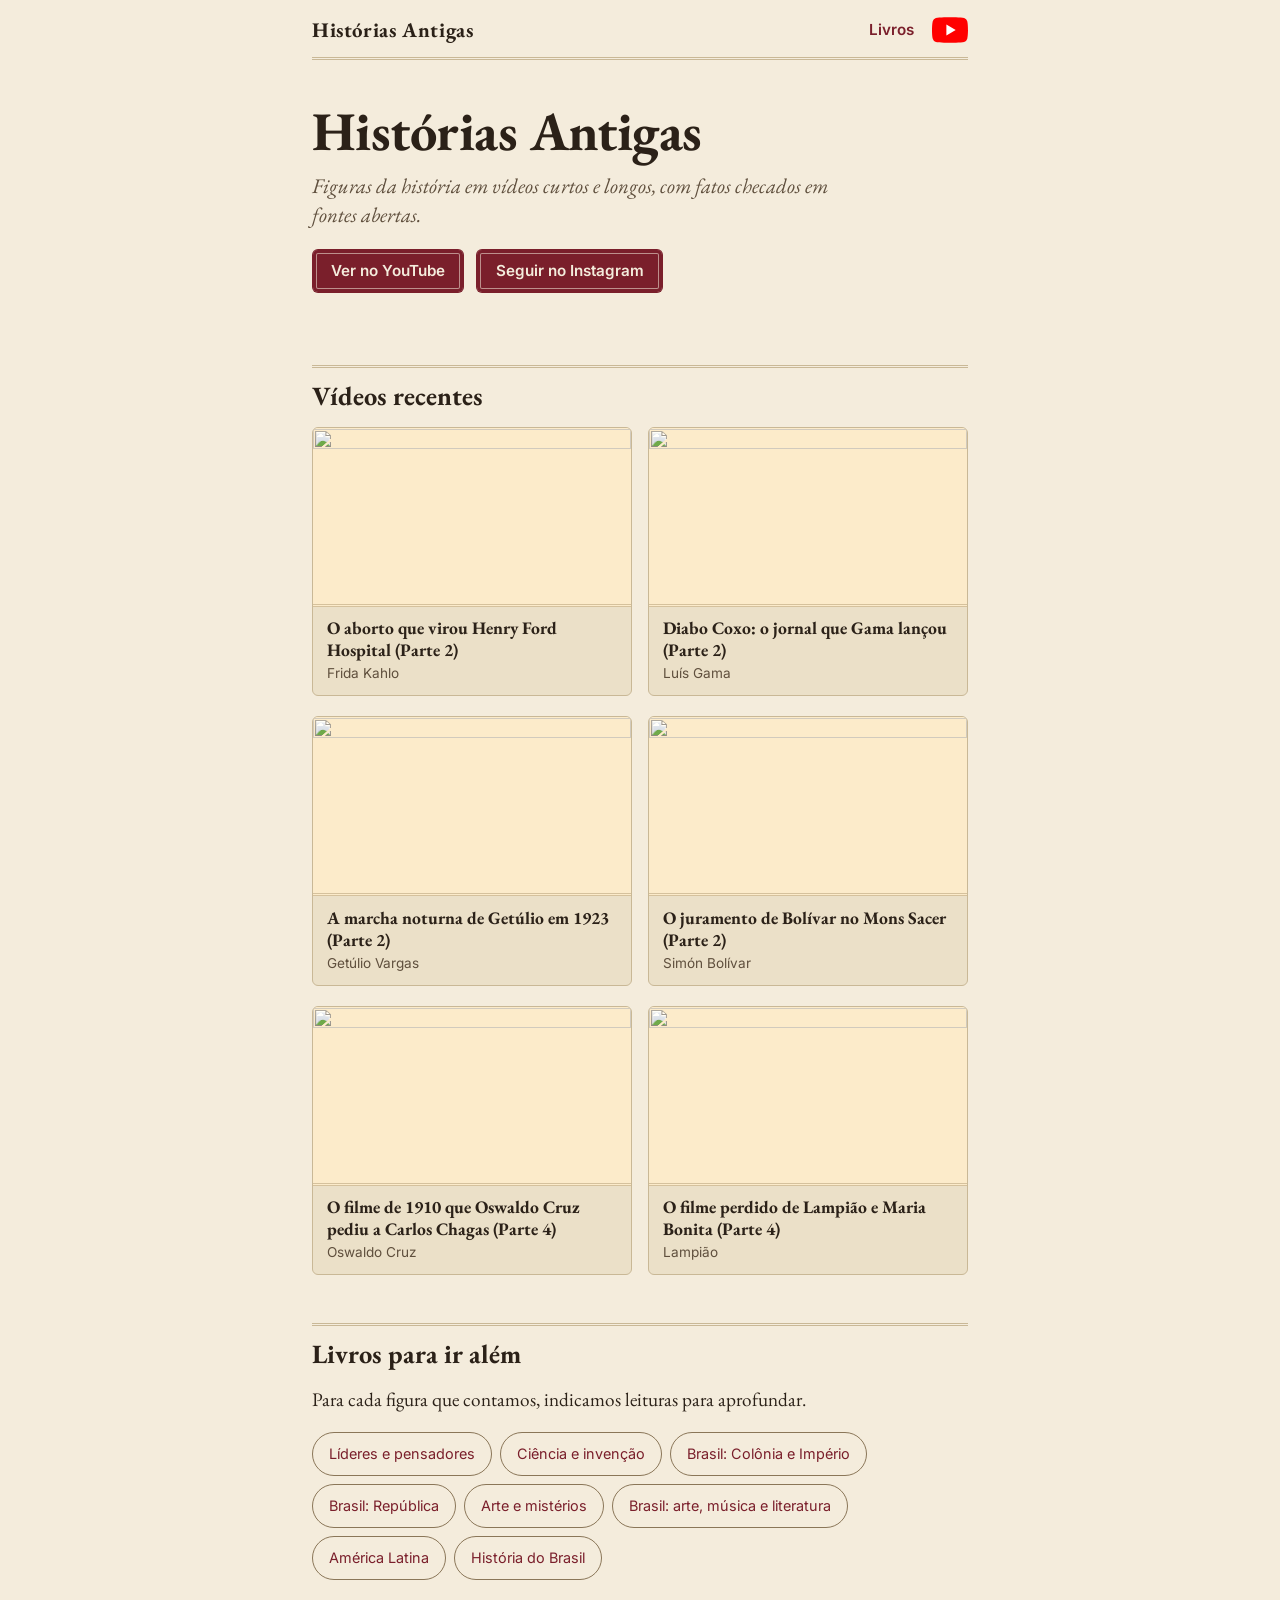
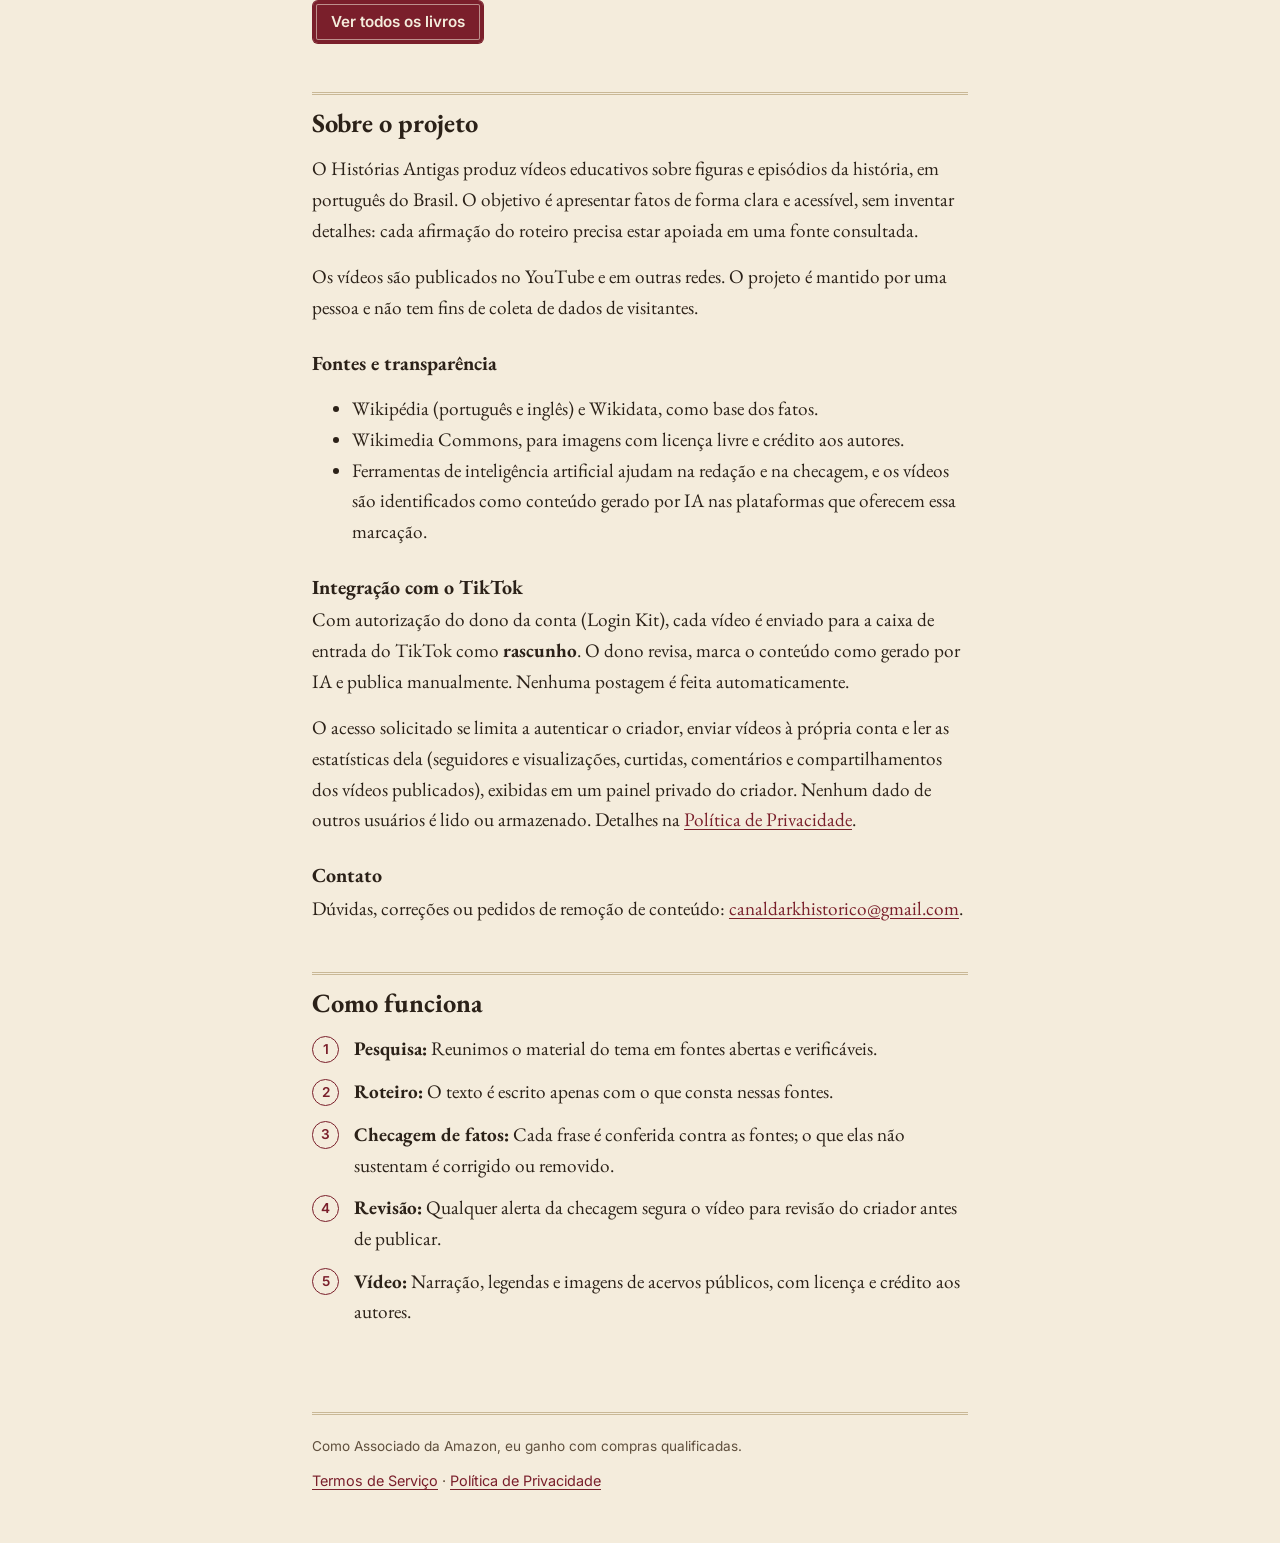
==== commit e1cb9763: "Livros: 40 livros por assunto e segunda loja Co-Authored-By: Claude Sonnet 5.5 <noreply@anthropic.co" ====
--- a/index.html
+++ b/index.html
@@ -22,7 +22,7 @@
 <a class="marca" href="./">Histórias Antigas</a>
 <nav aria-label="Principal"><a href="livros/">Livros</a><a class="youtube" href="https://www.youtube.com/@videosdehistoriasantigas" target="_blank" rel="noopener noreferrer" aria-label="Vídeos longos no YouTube" title="Vídeos longos no YouTube"><svg viewBox="0 0 24 17" width="36" height="26" role="img" aria-hidden="true"><path fill="#f00" d="M23.5 2.66A3 3 0 0 0 21.4.53C19.5 0 12 0 12 0S4.5 0 2.6.53A3 3 0 0 0 .5 2.66C0 4.56 0 8.5 0 8.5s0 3.94.5 5.84a3 3 0 0 0 2.1 2.13C4.5 17 12 17 12 17s7.5 0 9.4-.53a3 3 0 0 0 2.1-2.13c.5-1.9.5-5.84.5-5.84s0-3.94-.5-5.84z"/><path fill="#fff" d="M9.6 12.1V4.9l6.2 3.6z"/></svg></a></nav>
 </header>
-<main class="conteudo"><section class="apresentacao"><h1>Histórias Antigas</h1><p class="lema">Figuras da história em vídeos curtos e longos, com fatos checados em fontes abertas.</p><p class="botoes"><a class="botao" href="https://www.youtube.com/@videosdehistoriasantigas" target="_blank" rel="noopener noreferrer">Ver no YouTube</a><a class="botao" href="https://www.instagram.com/canalhistoriasantigas/" target="_blank" rel="noopener noreferrer">Seguir no Instagram</a></p></section><section id="recentes"><h2>Vídeos recentes</h2><ul class="cartoes" role="list"><li><a href="https://youtube.com/shorts/kp6zDSypu8o" target="_blank" rel="noopener noreferrer"><img src="https://i.ytimg.com/vi/kp6zDSypu8o/hqdefault.jpg" width="480" height="360" loading="lazy" alt=""><span class="titulo">Diabo Coxo: o jornal que Gama lançou (Parte 2)</span><span class="pessoa">Luís Gama</span></a></li><li><a href="https://youtube.com/shorts/300ORTuvFxM" target="_blank" rel="noopener noreferrer"><img src="https://i.ytimg.com/vi/300ORTuvFxM/hqdefault.jpg" width="480" height="360" loading="lazy" alt=""><span class="titulo">A marcha noturna de Getúlio em 1923 (Parte 2)</span><span class="pessoa">Getúlio Vargas</span></a></li><li><a href="https://youtube.com/shorts/nXJhG2eIsAY" target="_blank" rel="noopener noreferrer"><img src="https://i.ytimg.com/vi/nXJhG2eIsAY/hqdefault.jpg" width="480" height="360" loading="lazy" alt=""><span class="titulo">O juramento de Bolívar no Mons Sacer (Parte 2)</span><span class="pessoa">Simón Bolívar</span></a></li><li><a href="https://youtube.com/shorts/X2NYv_7P1CU" target="_blank" rel="noopener noreferrer"><img src="https://i.ytimg.com/vi/X2NYv_7P1CU/hqdefault.jpg" width="480" height="360" loading="lazy" alt=""><span class="titulo">O filme de 1910 que Oswaldo Cruz pediu a Carlos Chagas (Parte 4)</span><span class="pessoa">Oswaldo Cruz</span></a></li><li><a href="https://youtube.com/shorts/AM1xNZJNx7g" target="_blank" rel="noopener noreferrer"><img src="https://i.ytimg.com/vi/AM1xNZJNx7g/hqdefault.jpg" width="480" height="360" loading="lazy" alt=""><span class="titulo">O filme perdido de Lampião e Maria Bonita (Parte 4)</span><span class="pessoa">Lampião</span></a></li><li><a href="https://youtube.com/shorts/Vfw_sfgpnvo" target="_blank" rel="noopener noreferrer"><img src="https://i.ytimg.com/vi/Vfw_sfgpnvo/hqdefault.jpg" width="480" height="360" loading="lazy" alt=""><span class="titulo">A carta de 1692 que revelou as defesas do Barriga (Parte 4)</span><span class="pessoa">Zumbi dos Palmares</span></a></li></ul></section><section id="sobre"><h2>Sobre o projeto</h2><p>O Histórias Antigas produz vídeos educativos sobre figuras e episódios da história, em português do Brasil. O objetivo é apresentar fatos de forma clara e acessível, sem inventar detalhes: cada afirmação do roteiro precisa estar apoiada em uma fonte consultada.</p><p>Os vídeos são publicados no YouTube e em outras redes. O projeto é mantido por uma pessoa e não tem fins de coleta de dados de visitantes.</p><h3>Fontes e transparência</h3><ul><li>Wikipédia (português e inglês) e Wikidata, como base dos fatos.</li><li>Wikimedia Commons, para imagens com licença livre e crédito aos autores.</li><li>Ferramentas de inteligência artificial ajudam na redação e na checagem, e os vídeos são identificados como conteúdo gerado por IA nas plataformas que oferecem essa marcação.</li></ul><h3>Integração com o TikTok</h3><p>Com autorização do dono da conta (Login Kit), cada vídeo é enviado para a caixa de entrada do TikTok como <strong>rascunho</strong>. O dono revisa, marca o conteúdo como gerado por IA e publica manualmente. Nenhuma postagem é feita automaticamente.</p><p>O acesso solicitado se limita a autenticar o criador, enviar vídeos à própria conta e ler as estatísticas dela (seguidores e visualizações, curtidas, comentários e compartilhamentos dos vídeos publicados), exibidas em um painel privado do criador. Nenhum dado de outros usuários é lido ou armazenado. Detalhes na <a href="privacidade/">Política de Privacidade</a>.</p><h3>Contato</h3><p>Dúvidas, correções ou pedidos de remoção de conteúdo: <a href="mailto:canaldarkhistorico@gmail.com">canaldarkhistorico@gmail.com</a>.</p></section><section id="como-funciona"><h2>Como funciona</h2><ol class="passos" role="list"><li><strong>Pesquisa:</strong> Reunimos o material do tema em fontes abertas e verificáveis.</li><li><strong>Roteiro:</strong> O texto é escrito apenas com o que consta nessas fontes.</li><li><strong>Checagem de fatos:</strong> Cada frase é conferida contra as fontes; o que elas não sustentam é corrigido ou removido.</li><li><strong>Revisão:</strong> Qualquer alerta da checagem segura o vídeo para revisão do criador antes de publicar.</li><li><strong>Vídeo:</strong> Narração, legendas e imagens de acervos públicos, com licença e crédito aos autores.</li></ol></section></main>
+<main class="conteudo"><section class="apresentacao"><h1>Histórias Antigas</h1><p class="lema">Figuras da história em vídeos curtos e longos, com fatos checados em fontes abertas.</p><p class="botoes"><a class="botao" href="https://www.youtube.com/@videosdehistoriasantigas" target="_blank" rel="noopener noreferrer">Ver no YouTube</a><a class="botao" href="https://www.instagram.com/canalhistoriasantigas/" target="_blank" rel="noopener noreferrer">Seguir no Instagram</a></p></section><section id="recentes"><h2>Vídeos recentes</h2><ul class="cartoes" role="list"><li><a href="https://youtube.com/shorts/ijGAX8Dhc4Q" target="_blank" rel="noopener noreferrer"><img src="https://i.ytimg.com/vi/ijGAX8Dhc4Q/hqdefault.jpg" width="480" height="360" loading="lazy" alt=""><span class="titulo">O aborto que virou Henry Ford Hospital (Parte 2)</span><span class="pessoa">Frida Kahlo</span></a></li><li><a href="https://youtube.com/shorts/kp6zDSypu8o" target="_blank" rel="noopener noreferrer"><img src="https://i.ytimg.com/vi/kp6zDSypu8o/hqdefault.jpg" width="480" height="360" loading="lazy" alt=""><span class="titulo">Diabo Coxo: o jornal que Gama lançou (Parte 2)</span><span class="pessoa">Luís Gama</span></a></li><li><a href="https://youtube.com/shorts/300ORTuvFxM" target="_blank" rel="noopener noreferrer"><img src="https://i.ytimg.com/vi/300ORTuvFxM/hqdefault.jpg" width="480" height="360" loading="lazy" alt=""><span class="titulo">A marcha noturna de Getúlio em 1923 (Parte 2)</span><span class="pessoa">Getúlio Vargas</span></a></li><li><a href="https://youtube.com/shorts/nXJhG2eIsAY" target="_blank" rel="noopener noreferrer"><img src="https://i.ytimg.com/vi/nXJhG2eIsAY/hqdefault.jpg" width="480" height="360" loading="lazy" alt=""><span class="titulo">O juramento de Bolívar no Mons Sacer (Parte 2)</span><span class="pessoa">Simón Bolívar</span></a></li><li><a href="https://youtube.com/shorts/X2NYv_7P1CU" target="_blank" rel="noopener noreferrer"><img src="https://i.ytimg.com/vi/X2NYv_7P1CU/hqdefault.jpg" width="480" height="360" loading="lazy" alt=""><span class="titulo">O filme de 1910 que Oswaldo Cruz pediu a Carlos Chagas (Parte 4)</span><span class="pessoa">Oswaldo Cruz</span></a></li><li><a href="https://youtube.com/shorts/AM1xNZJNx7g" target="_blank" rel="noopener noreferrer"><img src="https://i.ytimg.com/vi/AM1xNZJNx7g/hqdefault.jpg" width="480" height="360" loading="lazy" alt=""><span class="titulo">O filme perdido de Lampião e Maria Bonita (Parte 4)</span><span class="pessoa">Lampião</span></a></li></ul></section><section id="livros"><h2>Livros para ir além</h2><p>Para cada figura que contamos, indicamos leituras para aprofundar.</p><ul class="chips" role="list"><li><a href="livros/#lideres">Líderes e pensadores</a></li><li><a href="livros/#ciencia">Ciência e invenção</a></li><li><a href="livros/#brasil-imperio">Brasil: Colônia e Império</a></li><li><a href="livros/#brasil-republica">Brasil: República</a></li><li><a href="livros/#arte">Arte e mistérios</a></li><li><a href="livros/#brasil-cultura">Brasil: arte, música e literatura</a></li><li><a href="livros/#america-latina">América Latina</a></li><li><a href="livros/#brasil-geral">História do Brasil</a></li></ul><p><a class="botao" href="livros/">Ver todos os livros</a></p></section><section id="sobre"><h2>Sobre o projeto</h2><p>O Histórias Antigas produz vídeos educativos sobre figuras e episódios da história, em português do Brasil. O objetivo é apresentar fatos de forma clara e acessível, sem inventar detalhes: cada afirmação do roteiro precisa estar apoiada em uma fonte consultada.</p><p>Os vídeos são publicados no YouTube e em outras redes. O projeto é mantido por uma pessoa e não tem fins de coleta de dados de visitantes.</p><h3>Fontes e transparência</h3><ul><li>Wikipédia (português e inglês) e Wikidata, como base dos fatos.</li><li>Wikimedia Commons, para imagens com licença livre e crédito aos autores.</li><li>Ferramentas de inteligência artificial ajudam na redação e na checagem, e os vídeos são identificados como conteúdo gerado por IA nas plataformas que oferecem essa marcação.</li></ul><h3>Integração com o TikTok</h3><p>Com autorização do dono da conta (Login Kit), cada vídeo é enviado para a caixa de entrada do TikTok como <strong>rascunho</strong>. O dono revisa, marca o conteúdo como gerado por IA e publica manualmente. Nenhuma postagem é feita automaticamente.</p><p>O acesso solicitado se limita a autenticar o criador, enviar vídeos à própria conta e ler as estatísticas dela (seguidores e visualizações, curtidas, comentários e compartilhamentos dos vídeos publicados), exibidas em um painel privado do criador. Nenhum dado de outros usuários é lido ou armazenado. Detalhes na <a href="privacidade/">Política de Privacidade</a>.</p><h3>Contato</h3><p>Dúvidas, correções ou pedidos de remoção de conteúdo: <a href="mailto:canaldarkhistorico@gmail.com">canaldarkhistorico@gmail.com</a>.</p></section><section id="como-funciona"><h2>Como funciona</h2><ol class="passos" role="list"><li><strong>Pesquisa:</strong> Reunimos o material do tema em fontes abertas e verificáveis.</li><li><strong>Roteiro:</strong> O texto é escrito apenas com o que consta nessas fontes.</li><li><strong>Checagem de fatos:</strong> Cada frase é conferida contra as fontes; o que elas não sustentam é corrigido ou removido.</li><li><strong>Revisão:</strong> Qualquer alerta da checagem segura o vídeo para revisão do criador antes de publicar.</li><li><strong>Vídeo:</strong> Narração, legendas e imagens de acervos públicos, com licença e crédito aos autores.</li></ol></section></main>
 <footer class="rodape">
 <p class="aviso">Como Associado da Amazon, eu ganho com compras qualificadas.</p>
 <p><a href="termos/">Termos de Serviço</a> · <a href="privacidade/">Política de Privacidade</a></p>
--- a/assets/estilo.css
+++ b/assets/estilo.css
@@ -186,6 +186,8 @@
 .livros li { padding: .75rem 0; border-bottom: 1px solid var(--filete); line-height: 1.35; }
 .livros li a { font-weight: 700; font-size: 1.1rem; }
 .livros small { display: block; margin-top: .2rem; font: 400 .85rem/1.45 var(--sans); color: var(--suave); }
+.livros .lojas { display: block; margin-top: .25rem; font: 400 .85rem/1.45 var(--sans); color: var(--suave); }
+.livros .lojas a { font: 600 .85rem/1.45 var(--sans); }
 
 /* ---------- Texto corrido (páginas legais) ---------- */
 .texto { font-size: 1.15rem; }
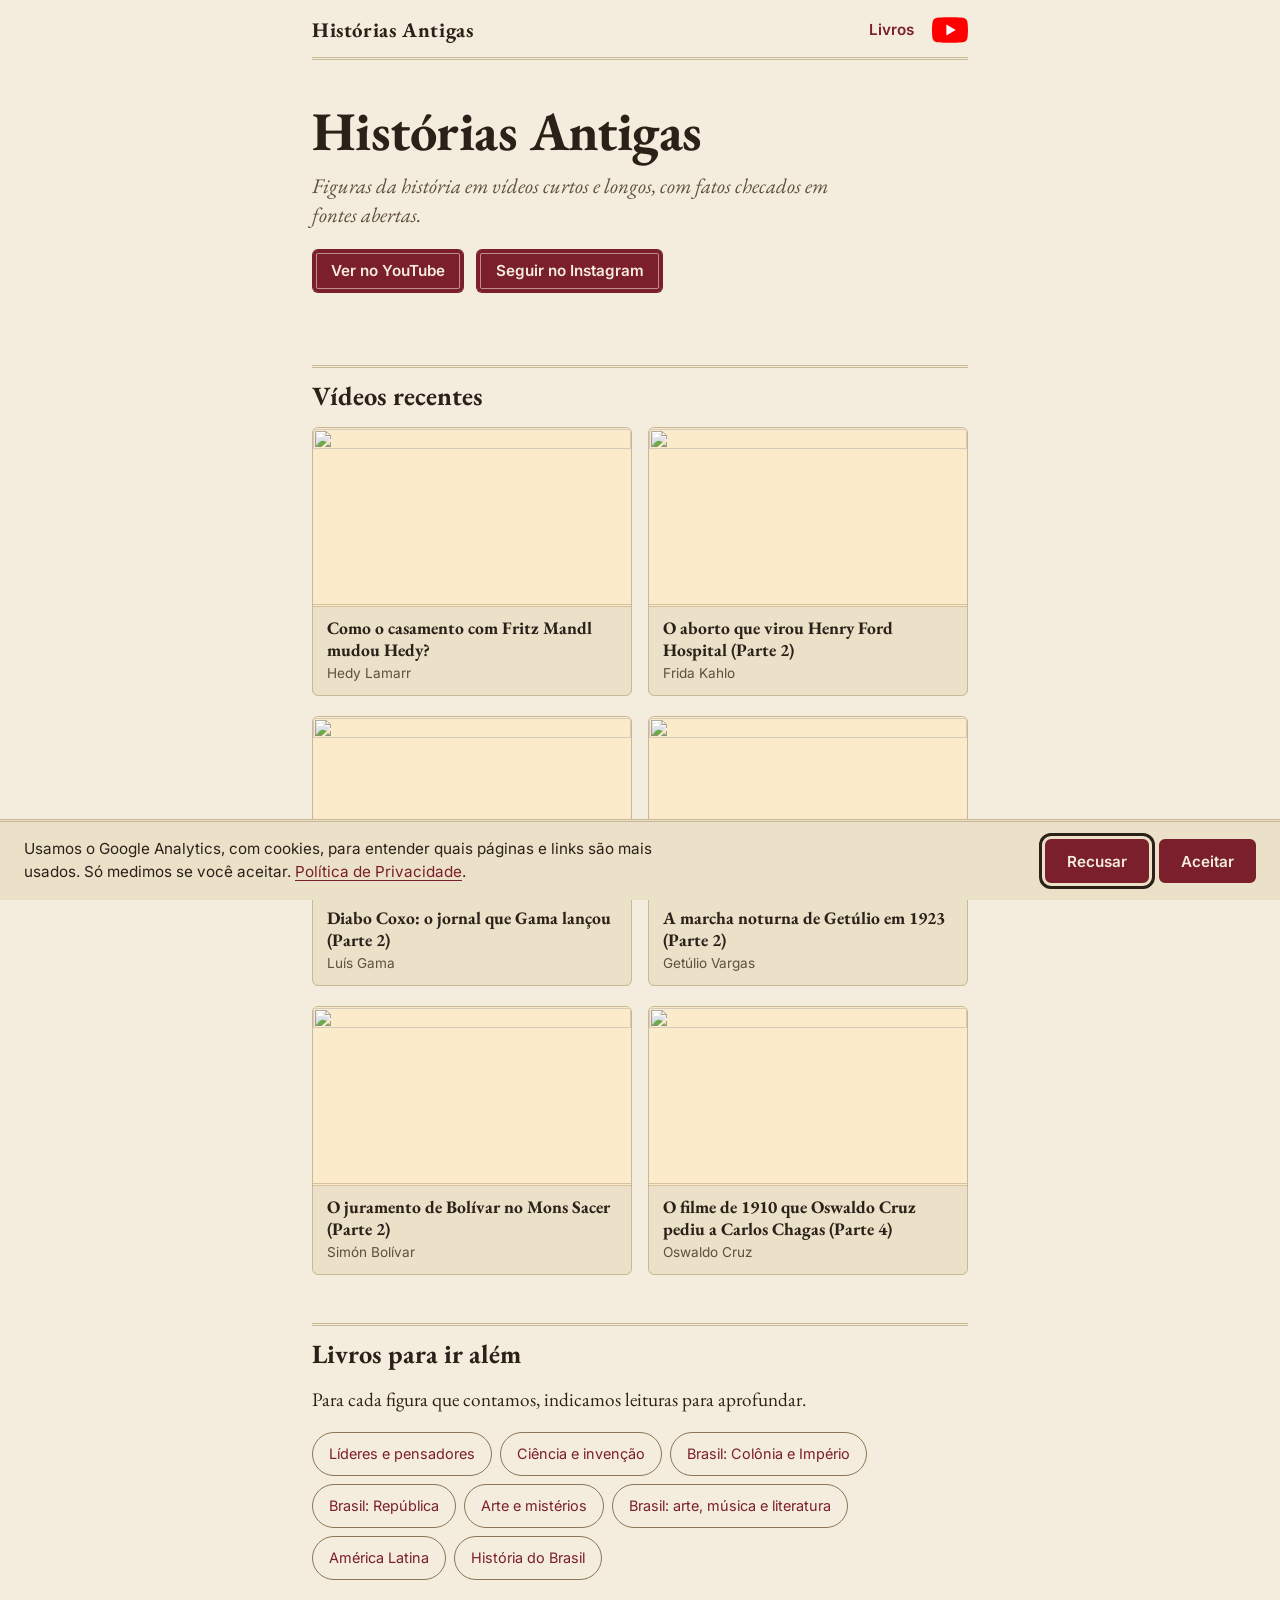
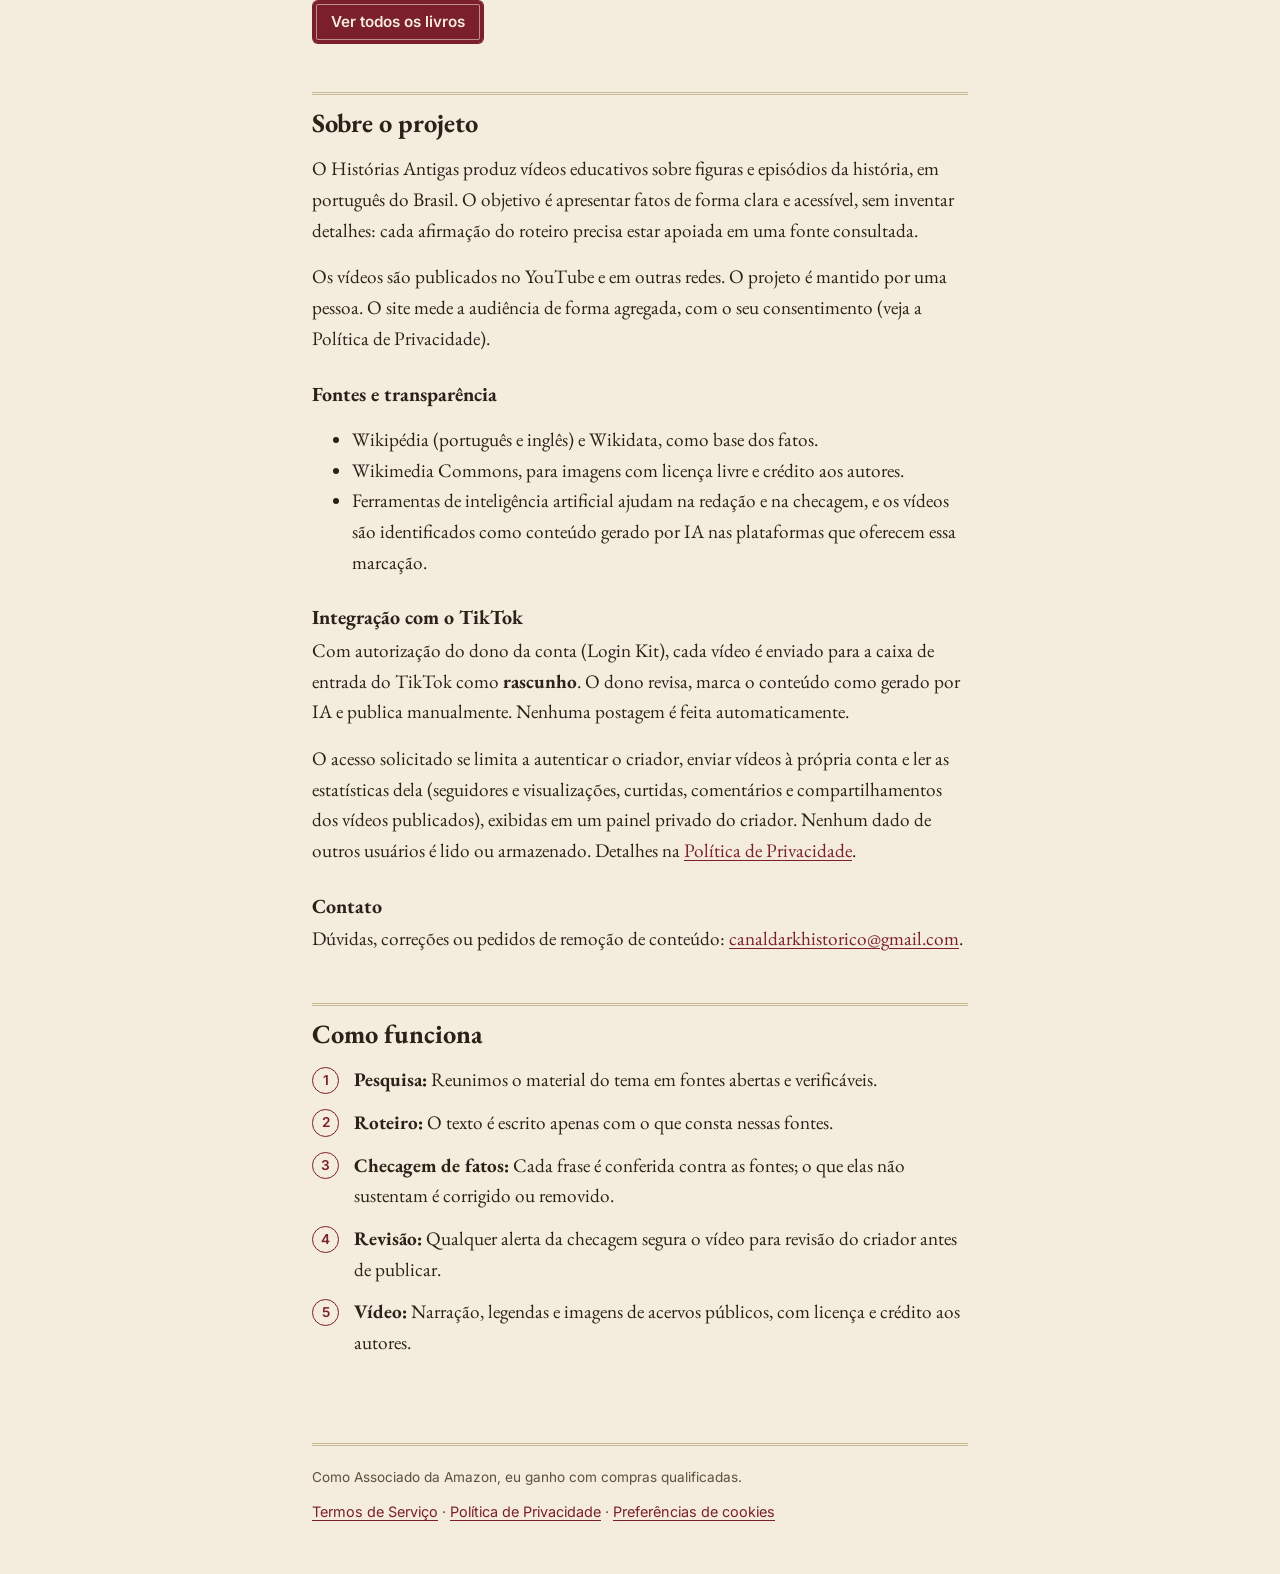
==== commit b842f460: "feat: Google Analytics 4 com banner de consentimento e politica de privacidade atualizada Co-Authore" ====
--- a/index.html
+++ b/index.html
@@ -1,31 +1,32 @@
-<!doctype html>
-<html lang="pt-BR">
-<head>
-<meta charset="utf-8">
-<meta name="viewport" content="width=device-width, initial-scale=1">
-<meta name="color-scheme" content="light dark">
-<title>Histórias Antigas</title>
-<meta name="description" content="Figuras da história em vídeos curtos e longos, com fatos checados em fontes abertas.">
-<link rel="canonical" href="https://historiasantigas.com.br/">
-<meta property="og:url" content="https://historiasantigas.com.br/">
-<meta property="og:type" content="website">
-<meta property="og:title" content="Histórias Antigas">
-<meta property="og:description" content="Figuras da história em vídeos curtos e longos, com fatos checados em fontes abertas.">
-<meta property="og:image" content="https://historiasantigas.com.br/icon-1024.jpg">
-<link rel="icon" href="favicon.ico" sizes="any">
-<link rel="icon" type="image/png" sizes="32x32" href="favicon-32.png">
-<link rel="apple-touch-icon" href="apple-touch-icon.png">
-<link rel="stylesheet" href="assets/estilo.css">
-</head>
-<body>
-<header class="topo">
-<a class="marca" href="./">Histórias Antigas</a>
-<nav aria-label="Principal"><a href="livros/">Livros</a><a class="youtube" href="https://www.youtube.com/@videosdehistoriasantigas" target="_blank" rel="noopener noreferrer" aria-label="Vídeos longos no YouTube" title="Vídeos longos no YouTube"><svg viewBox="0 0 24 17" width="36" height="26" role="img" aria-hidden="true"><path fill="#f00" d="M23.5 2.66A3 3 0 0 0 21.4.53C19.5 0 12 0 12 0S4.5 0 2.6.53A3 3 0 0 0 .5 2.66C0 4.56 0 8.5 0 8.5s0 3.94.5 5.84a3 3 0 0 0 2.1 2.13C4.5 17 12 17 12 17s7.5 0 9.4-.53a3 3 0 0 0 2.1-2.13c.5-1.9.5-5.84.5-5.84s0-3.94-.5-5.84z"/><path fill="#fff" d="M9.6 12.1V4.9l6.2 3.6z"/></svg></a></nav>
-</header>
-<main class="conteudo"><section class="apresentacao"><h1>Histórias Antigas</h1><p class="lema">Figuras da história em vídeos curtos e longos, com fatos checados em fontes abertas.</p><p class="botoes"><a class="botao" href="https://www.youtube.com/@videosdehistoriasantigas" target="_blank" rel="noopener noreferrer">Ver no YouTube</a><a class="botao" href="https://www.instagram.com/canalhistoriasantigas/" target="_blank" rel="noopener noreferrer">Seguir no Instagram</a></p></section><section id="recentes"><h2>Vídeos recentes</h2><ul class="cartoes" role="list"><li><a href="https://youtube.com/shorts/ijGAX8Dhc4Q" target="_blank" rel="noopener noreferrer"><img src="https://i.ytimg.com/vi/ijGAX8Dhc4Q/hqdefault.jpg" width="480" height="360" loading="lazy" alt=""><span class="titulo">O aborto que virou Henry Ford Hospital (Parte 2)</span><span class="pessoa">Frida Kahlo</span></a></li><li><a href="https://youtube.com/shorts/kp6zDSypu8o" target="_blank" rel="noopener noreferrer"><img src="https://i.ytimg.com/vi/kp6zDSypu8o/hqdefault.jpg" width="480" height="360" loading="lazy" alt=""><span class="titulo">Diabo Coxo: o jornal que Gama lançou (Parte 2)</span><span class="pessoa">Luís Gama</span></a></li><li><a href="https://youtube.com/shorts/300ORTuvFxM" target="_blank" rel="noopener noreferrer"><img src="https://i.ytimg.com/vi/300ORTuvFxM/hqdefault.jpg" width="480" height="360" loading="lazy" alt=""><span class="titulo">A marcha noturna de Getúlio em 1923 (Parte 2)</span><span class="pessoa">Getúlio Vargas</span></a></li><li><a href="https://youtube.com/shorts/nXJhG2eIsAY" target="_blank" rel="noopener noreferrer"><img src="https://i.ytimg.com/vi/nXJhG2eIsAY/hqdefault.jpg" width="480" height="360" loading="lazy" alt=""><span class="titulo">O juramento de Bolívar no Mons Sacer (Parte 2)</span><span class="pessoa">Simón Bolívar</span></a></li><li><a href="https://youtube.com/shorts/X2NYv_7P1CU" target="_blank" rel="noopener noreferrer"><img src="https://i.ytimg.com/vi/X2NYv_7P1CU/hqdefault.jpg" width="480" height="360" loading="lazy" alt=""><span class="titulo">O filme de 1910 que Oswaldo Cruz pediu a Carlos Chagas (Parte 4)</span><span class="pessoa">Oswaldo Cruz</span></a></li><li><a href="https://youtube.com/shorts/AM1xNZJNx7g" target="_blank" rel="noopener noreferrer"><img src="https://i.ytimg.com/vi/AM1xNZJNx7g/hqdefault.jpg" width="480" height="360" loading="lazy" alt=""><span class="titulo">O filme perdido de Lampião e Maria Bonita (Parte 4)</span><span class="pessoa">Lampião</span></a></li></ul></section><section id="livros"><h2>Livros para ir além</h2><p>Para cada figura que contamos, indicamos leituras para aprofundar.</p><ul class="chips" role="list"><li><a href="livros/#lideres">Líderes e pensadores</a></li><li><a href="livros/#ciencia">Ciência e invenção</a></li><li><a href="livros/#brasil-imperio">Brasil: Colônia e Império</a></li><li><a href="livros/#brasil-republica">Brasil: República</a></li><li><a href="livros/#arte">Arte e mistérios</a></li><li><a href="livros/#brasil-cultura">Brasil: arte, música e literatura</a></li><li><a href="livros/#america-latina">América Latina</a></li><li><a href="livros/#brasil-geral">História do Brasil</a></li></ul><p><a class="botao" href="livros/">Ver todos os livros</a></p></section><section id="sobre"><h2>Sobre o projeto</h2><p>O Histórias Antigas produz vídeos educativos sobre figuras e episódios da história, em português do Brasil. O objetivo é apresentar fatos de forma clara e acessível, sem inventar detalhes: cada afirmação do roteiro precisa estar apoiada em uma fonte consultada.</p><p>Os vídeos são publicados no YouTube e em outras redes. O projeto é mantido por uma pessoa e não tem fins de coleta de dados de visitantes.</p><h3>Fontes e transparência</h3><ul><li>Wikipédia (português e inglês) e Wikidata, como base dos fatos.</li><li>Wikimedia Commons, para imagens com licença livre e crédito aos autores.</li><li>Ferramentas de inteligência artificial ajudam na redação e na checagem, e os vídeos são identificados como conteúdo gerado por IA nas plataformas que oferecem essa marcação.</li></ul><h3>Integração com o TikTok</h3><p>Com autorização do dono da conta (Login Kit), cada vídeo é enviado para a caixa de entrada do TikTok como <strong>rascunho</strong>. O dono revisa, marca o conteúdo como gerado por IA e publica manualmente. Nenhuma postagem é feita automaticamente.</p><p>O acesso solicitado se limita a autenticar o criador, enviar vídeos à própria conta e ler as estatísticas dela (seguidores e visualizações, curtidas, comentários e compartilhamentos dos vídeos publicados), exibidas em um painel privado do criador. Nenhum dado de outros usuários é lido ou armazenado. Detalhes na <a href="privacidade/">Política de Privacidade</a>.</p><h3>Contato</h3><p>Dúvidas, correções ou pedidos de remoção de conteúdo: <a href="mailto:canaldarkhistorico@gmail.com">canaldarkhistorico@gmail.com</a>.</p></section><section id="como-funciona"><h2>Como funciona</h2><ol class="passos" role="list"><li><strong>Pesquisa:</strong> Reunimos o material do tema em fontes abertas e verificáveis.</li><li><strong>Roteiro:</strong> O texto é escrito apenas com o que consta nessas fontes.</li><li><strong>Checagem de fatos:</strong> Cada frase é conferida contra as fontes; o que elas não sustentam é corrigido ou removido.</li><li><strong>Revisão:</strong> Qualquer alerta da checagem segura o vídeo para revisão do criador antes de publicar.</li><li><strong>Vídeo:</strong> Narração, legendas e imagens de acervos públicos, com licença e crédito aos autores.</li></ol></section></main>
-<footer class="rodape">
-<p class="aviso">Como Associado da Amazon, eu ganho com compras qualificadas.</p>
-<p><a href="termos/">Termos de Serviço</a> · <a href="privacidade/">Política de Privacidade</a></p>
-</footer>
-</body>
-</html>
+<!doctype html>
+<html lang="pt-BR">
+<head>
+<meta charset="utf-8">
+<meta name="viewport" content="width=device-width, initial-scale=1">
+<meta name="color-scheme" content="light dark">
+<title>Histórias Antigas</title>
+<meta name="description" content="Figuras da história em vídeos curtos e longos, com fatos checados em fontes abertas.">
+<link rel="canonical" href="https://historiasantigas.com.br/">
+<meta property="og:url" content="https://historiasantigas.com.br/">
+<meta property="og:type" content="website">
+<meta property="og:title" content="Histórias Antigas">
+<meta property="og:description" content="Figuras da história em vídeos curtos e longos, com fatos checados em fontes abertas.">
+<meta property="og:image" content="https://historiasantigas.com.br/icon-1024.jpg">
+<link rel="icon" href="favicon.ico" sizes="any">
+<link rel="icon" type="image/png" sizes="32x32" href="favicon-32.png">
+<link rel="apple-touch-icon" href="apple-touch-icon.png">
+<link rel="stylesheet" href="assets/estilo.css">
+<script src="assets/consentimento.js" data-ga4="G-BSYN01VJ8S" data-privacidade="privacidade/" defer></script>
+</head>
+<body>
+<header class="topo">
+<a class="marca" href="./">Histórias Antigas</a>
+<nav aria-label="Principal"><a href="livros/">Livros</a><a class="youtube" href="https://www.youtube.com/@videosdehistoriasantigas" target="_blank" rel="noopener noreferrer" aria-label="Vídeos longos no YouTube" title="Vídeos longos no YouTube"><svg viewBox="0 0 24 17" width="36" height="26" role="img" aria-hidden="true"><path fill="#f00" d="M23.5 2.66A3 3 0 0 0 21.4.53C19.5 0 12 0 12 0S4.5 0 2.6.53A3 3 0 0 0 .5 2.66C0 4.56 0 8.5 0 8.5s0 3.94.5 5.84a3 3 0 0 0 2.1 2.13C4.5 17 12 17 12 17s7.5 0 9.4-.53a3 3 0 0 0 2.1-2.13c.5-1.9.5-5.84.5-5.84s0-3.94-.5-5.84z"/><path fill="#fff" d="M9.6 12.1V4.9l6.2 3.6z"/></svg></a></nav>
+</header>
+<main class="conteudo"><section class="apresentacao"><h1>Histórias Antigas</h1><p class="lema">Figuras da história em vídeos curtos e longos, com fatos checados em fontes abertas.</p><p class="botoes"><a class="botao" href="https://www.youtube.com/@videosdehistoriasantigas" target="_blank" rel="noopener noreferrer">Ver no YouTube</a><a class="botao" href="https://www.instagram.com/canalhistoriasantigas/" target="_blank" rel="noopener noreferrer">Seguir no Instagram</a></p></section><section id="recentes"><h2>Vídeos recentes</h2><ul class="cartoes" role="list"><li><a href="https://youtube.com/shorts/P1c2FPDlmWk" target="_blank" rel="noopener noreferrer"><img src="https://i.ytimg.com/vi/P1c2FPDlmWk/hqdefault.jpg" width="480" height="360" loading="lazy" alt=""><span class="titulo">Como o casamento com Fritz Mandl mudou Hedy?</span><span class="pessoa">Hedy Lamarr</span></a></li><li><a href="https://youtube.com/shorts/ijGAX8Dhc4Q" target="_blank" rel="noopener noreferrer"><img src="https://i.ytimg.com/vi/ijGAX8Dhc4Q/hqdefault.jpg" width="480" height="360" loading="lazy" alt=""><span class="titulo">O aborto que virou Henry Ford Hospital (Parte 2)</span><span class="pessoa">Frida Kahlo</span></a></li><li><a href="https://youtube.com/shorts/kp6zDSypu8o" target="_blank" rel="noopener noreferrer"><img src="https://i.ytimg.com/vi/kp6zDSypu8o/hqdefault.jpg" width="480" height="360" loading="lazy" alt=""><span class="titulo">Diabo Coxo: o jornal que Gama lançou (Parte 2)</span><span class="pessoa">Luís Gama</span></a></li><li><a href="https://youtube.com/shorts/300ORTuvFxM" target="_blank" rel="noopener noreferrer"><img src="https://i.ytimg.com/vi/300ORTuvFxM/hqdefault.jpg" width="480" height="360" loading="lazy" alt=""><span class="titulo">A marcha noturna de Getúlio em 1923 (Parte 2)</span><span class="pessoa">Getúlio Vargas</span></a></li><li><a href="https://youtube.com/shorts/nXJhG2eIsAY" target="_blank" rel="noopener noreferrer"><img src="https://i.ytimg.com/vi/nXJhG2eIsAY/hqdefault.jpg" width="480" height="360" loading="lazy" alt=""><span class="titulo">O juramento de Bolívar no Mons Sacer (Parte 2)</span><span class="pessoa">Simón Bolívar</span></a></li><li><a href="https://youtube.com/shorts/X2NYv_7P1CU" target="_blank" rel="noopener noreferrer"><img src="https://i.ytimg.com/vi/X2NYv_7P1CU/hqdefault.jpg" width="480" height="360" loading="lazy" alt=""><span class="titulo">O filme de 1910 que Oswaldo Cruz pediu a Carlos Chagas (Parte 4)</span><span class="pessoa">Oswaldo Cruz</span></a></li></ul></section><section id="livros"><h2>Livros para ir além</h2><p>Para cada figura que contamos, indicamos leituras para aprofundar.</p><ul class="chips" role="list"><li><a href="livros/#lideres">Líderes e pensadores</a></li><li><a href="livros/#ciencia">Ciência e invenção</a></li><li><a href="livros/#brasil-imperio">Brasil: Colônia e Império</a></li><li><a href="livros/#brasil-republica">Brasil: República</a></li><li><a href="livros/#arte">Arte e mistérios</a></li><li><a href="livros/#brasil-cultura">Brasil: arte, música e literatura</a></li><li><a href="livros/#america-latina">América Latina</a></li><li><a href="livros/#brasil-geral">História do Brasil</a></li></ul><p><a class="botao" href="livros/">Ver todos os livros</a></p></section><section id="sobre"><h2>Sobre o projeto</h2><p>O Histórias Antigas produz vídeos educativos sobre figuras e episódios da história, em português do Brasil. O objetivo é apresentar fatos de forma clara e acessível, sem inventar detalhes: cada afirmação do roteiro precisa estar apoiada em uma fonte consultada.</p><p>Os vídeos são publicados no YouTube e em outras redes. O projeto é mantido por uma pessoa. O site mede a audiência de forma agregada, com o seu consentimento (veja a Política de Privacidade).</p><h3>Fontes e transparência</h3><ul><li>Wikipédia (português e inglês) e Wikidata, como base dos fatos.</li><li>Wikimedia Commons, para imagens com licença livre e crédito aos autores.</li><li>Ferramentas de inteligência artificial ajudam na redação e na checagem, e os vídeos são identificados como conteúdo gerado por IA nas plataformas que oferecem essa marcação.</li></ul><h3>Integração com o TikTok</h3><p>Com autorização do dono da conta (Login Kit), cada vídeo é enviado para a caixa de entrada do TikTok como <strong>rascunho</strong>. O dono revisa, marca o conteúdo como gerado por IA e publica manualmente. Nenhuma postagem é feita automaticamente.</p><p>O acesso solicitado se limita a autenticar o criador, enviar vídeos à própria conta e ler as estatísticas dela (seguidores e visualizações, curtidas, comentários e compartilhamentos dos vídeos publicados), exibidas em um painel privado do criador. Nenhum dado de outros usuários é lido ou armazenado. Detalhes na <a href="privacidade/">Política de Privacidade</a>.</p><h3>Contato</h3><p>Dúvidas, correções ou pedidos de remoção de conteúdo: <a href="mailto:canaldarkhistorico@gmail.com">canaldarkhistorico@gmail.com</a>.</p></section><section id="como-funciona"><h2>Como funciona</h2><ol class="passos" role="list"><li><strong>Pesquisa:</strong> Reunimos o material do tema em fontes abertas e verificáveis.</li><li><strong>Roteiro:</strong> O texto é escrito apenas com o que consta nessas fontes.</li><li><strong>Checagem de fatos:</strong> Cada frase é conferida contra as fontes; o que elas não sustentam é corrigido ou removido.</li><li><strong>Revisão:</strong> Qualquer alerta da checagem segura o vídeo para revisão do criador antes de publicar.</li><li><strong>Vídeo:</strong> Narração, legendas e imagens de acervos públicos, com licença e crédito aos autores.</li></ol></section></main>
+<footer class="rodape">
+<p class="aviso">Como Associado da Amazon, eu ganho com compras qualificadas.</p>
+<p><a href="termos/">Termos de Serviço</a> · <a href="privacidade/">Política de Privacidade</a> · <button type="button" class="link" data-cookies>Preferências de cookies</button></p>
+</footer>
+</body>
+</html>
--- a/assets/estilo.css
+++ b/assets/estilo.css
@@ -1,4 +1,4 @@
-/* Histórias Antigas: folha de estilo única, escrita à mão. Sem framework, sem build, sem JavaScript, sem requisição externa.
+/* Histórias Antigas: folha de estilo única, escrita à mão. Sem framework, sem build, sem requisição externa (o JavaScript do consentimento está em consentimento.js).
    Direção: editorial de acervo. Papel envelhecido, tinta sépia, bordô, filetes duplos de gravura. Serifa (EB Garamond) para
    títulos e texto; sem serifa (Inter) só para rótulos, botões e metadados. Mobile primeiro, gutter de 16 px. */
 
@@ -183,11 +183,15 @@
 
 /* ---------- Livros: lista de catálogo, uma linha por obra ---------- */
 .livros { border-top: 1px solid var(--filete); margin-bottom: .5rem; }
-.livros li { padding: .75rem 0; border-bottom: 1px solid var(--filete); line-height: 1.35; }
-.livros li a { font-weight: 700; font-size: 1.1rem; }
+.livros li { display: flex; gap: .9rem; align-items: flex-start; padding: .85rem 0; border-bottom: 1px solid var(--filete); line-height: 1.35; }
+.livros .capa { flex: none; width: 72px; height: 108px; object-fit: cover; border: 1px solid var(--filete); border-radius: 3px; background: var(--papel-2); }
+.livros .info { min-width: 0; flex: 1; }
+.livros .titulo { display: block; font-weight: 700; font-size: 1.1rem; }
 .livros small { display: block; margin-top: .2rem; font: 400 .85rem/1.45 var(--sans); color: var(--suave); }
-.livros .lojas { display: block; margin-top: .25rem; font: 400 .85rem/1.45 var(--sans); color: var(--suave); }
-.livros .lojas a { font: 600 .85rem/1.45 var(--sans); }
+.livros .lojas { display: flex; flex-wrap: wrap; gap: .5rem; margin-top: .6rem; }
+.livros .loja { display: inline-flex; align-items: center; gap: .45rem; min-height: var(--alvo, 44px); padding: 0 .85rem; border: 1px solid var(--traco, var(--filete)); border-radius: 999px; font: 600 .9rem/1 var(--sans); color: var(--tinta); text-decoration: none; background: var(--papel); }
+.livros .loja:hover { border-color: var(--bordo); color: var(--bordo); }
+.livros .loja svg { flex: none; }
 
 /* ---------- Texto corrido (páginas legais) ---------- */
 .texto { font-size: 1.15rem; }
@@ -219,3 +223,25 @@
 @media (prefers-reduced-motion: no-preference) {
   a, .botao, .chips a, .cartoes a, .cartoes .titulo { transition: color .15s ease-out, background-color .15s ease-out, border-color .15s ease-out; }
 }
+
+/* ---------- Consentimento de cookies (assets/consentimento.js) ---------- */
+.rodape .link { all: unset; cursor: pointer; display: inline-block; padding-block: .3rem; color: var(--bordo); text-decoration: underline; text-decoration-thickness: .06em; text-underline-offset: .18em; }
+.rodape .link:hover { color: var(--bordo-2); }
+.rodape .link:focus-visible { outline: 3px solid var(--bordo); outline-offset: 3px; border-radius: 2px; }
+.consentimento {
+  position: fixed; inset: auto 0 0 0; z-index: 50;
+  display: flex; flex-wrap: wrap; gap: .75rem 1.5rem; align-items: center; justify-content: space-between;
+  padding: 1rem var(--gutter);
+  background: var(--papel-2); color: var(--tinta);
+  border-top: 3px double var(--filete);
+  font: 400 .95rem/1.5 var(--sans);
+}
+.consentimento p { margin: 0; flex: 1 1 22rem; max-width: 40rem; }
+.consentimento-botoes { display: flex; gap: .6rem; }
+.consentimento button {
+  min-height: var(--alvo); padding: 0 1.25rem; cursor: pointer;
+  font: 600 .95rem/1 var(--sans); color: var(--botao-texto);
+  background: var(--bordo); border: 2px solid var(--bordo); border-radius: var(--raio);
+}
+.consentimento button:hover { background: var(--bordo-2); border-color: var(--bordo-2); }
+.consentimento button:focus-visible { outline: 3px solid var(--tinta); outline-offset: 3px; }
